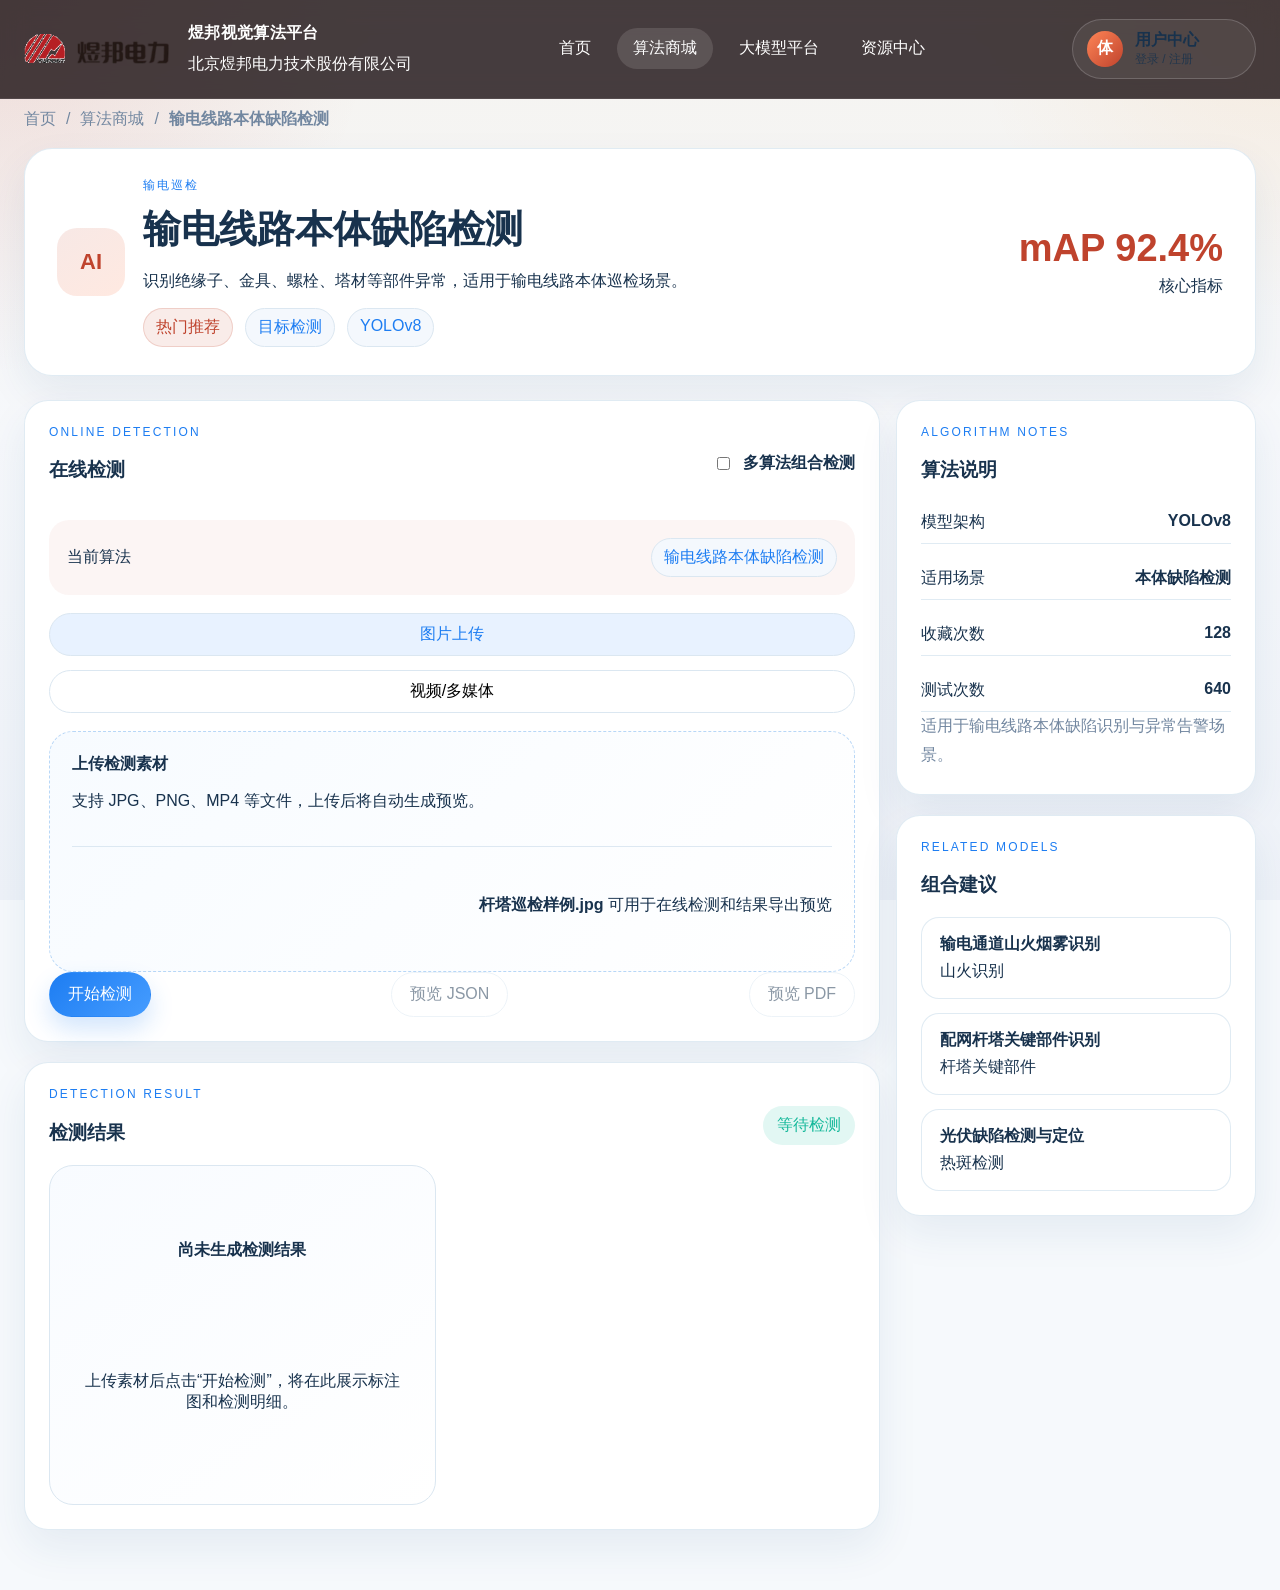
==== Model/algorithm.html @ 6f0c3ce3 "补全平台整体功能内容" ====
<!DOCTYPE html>
<html lang="zh-CN">
<head>
  <meta charset="UTF-8">
  <meta name="viewport" content="width=device-width, initial-scale=1.0">
  <title>算法详情 - 煜邦视觉算法平台</title>
  <link rel="stylesheet" href="./styles.css">
</head>
<body data-page="market">
  <div class="page-bg"></div>
  <header class="site-header site-header-solid"></header>

  <main class="main-shell page-shell">
    <nav class="breadcrumb">
      <a href="./index.html">首页</a>
      <span>/</span>
      <a href="./market.html">算法商城</a>
      <span>/</span>
      <strong id="detailBreadcrumb">算法详情</strong>
    </nav>

    <section class="algorithm-hero" id="algorithmHero"></section>

    <section class="algorithm-layout">
      <div class="detection-panel">
        <div class="section-card">
          <div class="panel-head">
            <div>
              <p class="eyebrow">Online Detection</p>
              <h3>在线检测</h3>
            </div>
            <label class="combo-toggle">
              <input type="checkbox" id="comboToggle">
              <span>多算法组合检测</span>
            </label>
          </div>

          <div class="combo-panel" id="comboPanel"></div>

          <div class="upload-tabs">
            <button class="tab-pill active" type="button">图片上传</button>
            <button class="tab-pill" type="button">视频/多媒体</button>
          </div>

          <label class="upload-zone" for="detectionFile">
            <input id="detectionFile" type="file" accept="image/*,video/*">
            <div class="upload-zone-copy">
              <strong>上传检测素材</strong>
              <p>支持 JPG、PNG、MP4 等文件，上传后将自动生成预览。</p>
            </div>
            <div class="upload-preview" id="uploadPreview"></div>
          </label>

          <div class="action-row">
            <button class="primary-btn" type="button" id="runDetectionBtn">开始检测</button>
            <button class="ghost-btn" type="button" id="previewJsonBtn" disabled>预览 JSON</button>
            <button class="ghost-btn" type="button" id="previewPdfBtn" disabled>预览 PDF</button>
          </div>
        </div>

        <div class="section-card result-section" id="resultSection">
          <div class="panel-head">
            <div>
              <p class="eyebrow">Detection Result</p>
              <h3>检测结果</h3>
            </div>
            <span class="status-chip" id="resultStatus">等待检测</span>
          </div>
          <div class="detection-result-layout">
            <div class="result-preview" id="resultPreview"></div>
            <div class="result-metrics" id="resultMetrics"></div>
          </div>
        </div>
      </div>

      <aside class="algorithm-sidebar" id="algorithmSidebar"></aside>
    </section>
  </main>

  <div class="modal-shell" id="exportModal">
    <div class="modal-mask" data-close-modal="exportModal"></div>
    <div class="modal-card export-card">
      <button class="modal-close" type="button" data-close-modal="exportModal">×</button>
      <div class="modal-head">
        <p class="eyebrow" id="exportTypeLabel">Export Preview</p>
        <h3 id="exportTitle">结果预览</h3>
      </div>
      <div class="export-preview-body" id="exportPreviewBody"></div>
      <div class="modal-actions">
        <button class="ghost-btn" type="button" data-close-modal="exportModal">取消</button>
        <button class="primary-btn" type="button" id="downloadExportBtn">下载文件</button>
      </div>
    </div>
  </div>

  <script src="./platform-data.js"></script>
  <script src="./common.js"></script>
  <script src="./algorithm.js"></script>
</body>
</html>
---- Model/styles.css ----
:root {
  --bg: #f6f9fc;
  --surface: #ffffff;
  --surface-soft: #f2f7fb;
  --text: #18324d;
  --muted: #7287a0;
  --line: #dbe7f1;
  --primary: #1d7df2;
  --primary-soft: #e8f2ff;
  --secondary: #14b89a;
  --shadow: 0 18px 42px rgba(29, 73, 124, 0.08);
  --radius-xl: 28px;
  --radius-lg: 20px;
  --radius-md: 16px;
}

* { box-sizing: border-box; }

body {
  margin: 0;
  color: var(--text);
  font-family: "Segoe UI Variable", "Microsoft YaHei", sans-serif;
  background: var(--bg);
  overflow-x: hidden;
}

button, input, select { font: inherit; }

.page-bg {
  position: fixed;
  inset: 0;
  background:
    radial-gradient(circle at top left, rgba(29, 125, 242, 0.12), transparent 25%),
    radial-gradient(circle at top right, rgba(20, 184, 154, 0.1), transparent 22%),
    linear-gradient(180deg, #ffffff 0%, #f6f9fc 100%);
  z-index: -1;
}

.site-header {
  position: sticky;
  top: 0;
  z-index: 20;
  backdrop-filter: blur(14px);
  background: rgba(255, 255, 255, 0.88);
  border-bottom: 1px solid rgba(219, 231, 241, 0.9);
}

.header-inner,
.section-head,
.hero,
.toolbar-row,
.market-layout,
.history-toolbar,
.report-actions,
.drawer-head,
.drawer-layout {
  display: flex;
  gap: 16px;
}

.header-inner,
.section-head,
.history-toolbar,
.drawer-head {
  align-items: center;
  justify-content: space-between;
}

.header-inner {
  max-width: 1360px;
  margin: 0 auto;
  padding: 18px 24px;
}

.brand {
  display: flex;
  align-items: center;
  gap: 14px;
  color: inherit;
  text-decoration: none;
}

.brand-logo {
  display: flex;
  align-items: center;
  justify-content: center;
  flex: 0 0 auto;
}

.brand-logo img {
  width: 150px;
  height: auto;
  display: block;
}

.brand-copy, .top-nav, .header-actions, .pill-group, .toolbar-group, .history-tabs {
  display: flex;
  flex-wrap: wrap;
  gap: 10px;
}

.brand-copy {
  flex-direction: column;
}

.brand-copy strong,
.hero-slide h1,
.section-head h2,
.banner-card h2,
.detail-panel h3,
.info-card h3,
.drawer-head h3 {
  font-family: "Bahnschrift", "Segoe UI Variable", sans-serif;
  letter-spacing: 0.02em;
}

.brand-copy span,
.hero-slide p,
.stat-card p,
.algo-card p,
.industry-card p,
.info-card p,
.summary-card p,
.status-card p,
.empty-detail p,
.report-box p,
.contact-list,
.detail-body p {
  color: var(--muted);
}

.nav-link, .ghost-btn, .primary-btn, .history-tab, .tab-pill, .status-pill {
  border: 1px solid transparent;
  transition: all 0.22s ease;
}

.nav-link {
  border: 0;
  background: transparent;
  padding: 10px 16px;
  border-radius: 999px;
  cursor: pointer;
  color: var(--text);
}

.nav-link.active, .nav-link:hover, .history-tab.active, .tab-pill.active {
  color: var(--primary);
  background: var(--primary-soft);
}

.ghost-btn, .primary-btn, .history-tab {
  display: inline-flex;
  align-items: center;
  justify-content: center;
  padding: 11px 18px;
  border-radius: 999px;
  cursor: pointer;
}

.ghost-btn {
  background: #fff;
  color: var(--text);
  border-color: var(--line);
}

.primary-btn {
  color: #fff;
  background: linear-gradient(135deg, var(--primary), #459cff);
  box-shadow: 0 12px 24px rgba(29, 125, 242, 0.2);
}

.small { padding: 9px 14px; }
.full { width: 100%; }

.ghost-btn:hover, .primary-btn:hover, .algo-card:hover, .industry-card:hover, .info-card:hover {
  transform: translateY(-2px);
}

.primary-btn:disabled, .ghost-btn:disabled {
  opacity: 0.5;
  cursor: not-allowed;
  transform: none;
  box-shadow: none;
}

.main-shell {
  max-width: none;
  margin: 0;
  padding: 28px 0 60px;
}

.view { display: none; }
.view.active { display: block; animation: fadeIn 0.25s ease; }

.hero-main, .info-card, .stat-card, .algo-card, .industry-card, .banner-card, .market-toolbar, .detail-panel, .summary-card, .table-wrap, .drawer-panel, .test-config, .test-result, .status-card {
  background: var(--surface);
  border: 1px solid var(--line);
  box-shadow: var(--shadow);
}

.hero { align-items: stretch; }

.hero-main {
  position: relative;
  flex: 1;
  min-height: 480px;
  border-radius: var(--radius-xl);
  overflow: hidden;
}

.hero-slides, .hero-slide { height: 100%; }

.hero-slide {
  position: absolute;
  inset: 0;
  display: flex;
  align-items: flex-end;
  padding: 34px;
  opacity: 0;
  pointer-events: none;
  transition: opacity 0.3s ease;
  background: linear-gradient(135deg, #dff1ff 0%, #eef7ff 45%, #dcefff 100%);
}

.hero-slide.active { opacity: 1; pointer-events: auto; }

.hero-image {
  position: absolute;
  inset: 0;
  width: 100%;
  height: 100%;
  object-fit: cover;
  display: block;
}

.hero-copy {
  display: flex;
  flex-direction: column;
  justify-content: flex-end;
  max-width: 620px;
  min-height: 220px;
}

.hero-copy.overlay {
  padding: 24px 26px;
  width: 560px;
  min-width: 560px;
  height: 220px;
  margin-bottom: 34px;
  border-radius: 24px;
  background: rgba(255, 255, 255, 0.66);
  backdrop-filter: blur(10px);
  box-shadow: 0 18px 36px rgba(24, 50, 77, 0.1);
}

.eyebrow {
  margin: 0 0 10px;
  color: var(--primary);
  font-size: 12px;
  letter-spacing: 0.18em;
  text-transform: uppercase;
}

.hero-slide h1 {
  margin: 0 0 12px;
  font-size: 44px;
  line-height: 1.15;
}

.thumb, .preview-box, .algo-cover, .detail-cover {
  position: relative;
  overflow: hidden;
  border-radius: var(--radius-lg);
}

.preview-box, .algo-cover, .detail-cover {
  background:
    linear-gradient(140deg, rgba(29, 125, 242, 0.18), rgba(20, 184, 154, 0.1)),
    linear-gradient(180deg, #dff0ff 0%, #f6fbff 100%);
}

.preview-box::before, .algo-cover::before, .detail-cover::before {
  content: "";
  position: absolute;
  inset: 0;
  background:
    radial-gradient(circle at 28% 28%, rgba(255, 255, 255, 0.8), transparent 18%),
    linear-gradient(125deg, transparent 0%, rgba(255, 255, 255, 0.52) 46%, transparent 100%);
}
.detail-thumbs, .stats-grid, .summary-grid, .industry-grid, .contact-layout, .algo-grid, .result-grid {
  display: grid;
  gap: 16px;
}

.thumb {
  min-height: 84px;
  background: linear-gradient(135deg, rgba(29, 125, 242, 0.14), rgba(20, 184, 154, 0.1)), #f4f9ff;
  border: 1px solid var(--line);
}

.algo-meta, .detail-actions {
  display: flex;
  gap: 12px;
  flex-wrap: wrap;
}

.hero-dots {
  position: absolute;
  left: 34px;
  bottom: 20px;
  display: flex;
  gap: 8px;
}

.hero-dot {
  width: 10px;
  height: 10px;
  border: 0;
  border-radius: 999px;
  background: rgba(29, 125, 242, 0.22);
  cursor: pointer;
}

.hero-dot.active { width: 28px; background: var(--primary); }

.hero-side {
  width: 420px;
  display: grid;
  gap: 16px;
}

.hero-slide::before {
  content: "";
  position: absolute;
  inset: 0;
  background:
    linear-gradient(90deg, rgba(16, 42, 70, 0.68) 0%, rgba(16, 42, 70, 0.32) 42%, rgba(16, 42, 70, 0.14) 100%),
    linear-gradient(180deg, rgba(255, 255, 255, 0.08), transparent 30%);
}

.hero-slide::after {
  content: "";
  position: absolute;
  inset: auto 0 0 0;
  height: 34%;
  background: linear-gradient(180deg, transparent 0%, rgba(16, 42, 70, 0.3) 100%);
}

.hero-copy,
.hero-slide::before,
.hero-slide::after {
  pointer-events: none;
}

.hero-copy {
  position: relative;
  z-index: 1;
}

.info-card, .banner-card, .detail-panel, .summary-card, .test-config, .test-result, .status-card {
  border-radius: var(--radius-xl);
  padding: 22px;
}

.hero-value,
.stat-card {
  position: relative;
  overflow: hidden;
  isolation: isolate;
}

.hero-value::before,
.stat-card::before {
  content: "";
  position: absolute;
  inset: 0;
  background:
    radial-gradient(circle at top right, rgba(29, 125, 242, 0.16), transparent 34%),
    linear-gradient(135deg, rgba(255, 255, 255, 0.62), rgba(240, 248, 255, 0.16));
  z-index: -2;
}

.hero-value::after,
.stat-card::after {
  content: "";
  position: absolute;
  inset: auto -8% -18% auto;
  width: 140px;
  height: 140px;
  border-radius: 36px;
  background:
    linear-gradient(145deg, rgba(29, 125, 242, 0.14), rgba(20, 184, 154, 0.08)),
    repeating-linear-gradient(
      135deg,
      rgba(255, 255, 255, 0.18) 0,
      rgba(255, 255, 255, 0.18) 8px,
      transparent 8px,
      transparent 18px
    );
  transform: rotate(-18deg);
  z-index: -1;
  opacity: 0.9;
}

.hero-value {
  background:
    linear-gradient(145deg, rgba(255, 255, 255, 0.96), rgba(244, 250, 255, 0.92)),
    var(--surface);
}

.hero-value h3,
.stat-card strong {
  position: relative;
}

.hero-value h3::after {
  content: "";
  display: block;
  width: 64px;
  height: 4px;
  margin-top: 12px;
  border-radius: 999px;
  background: linear-gradient(90deg, var(--primary), rgba(20, 184, 154, 0.7));
}

.hero-value h3, .banner-card h2 { margin: 0 0 10px; }

.stats-grid { grid-template-columns: repeat(2, 1fr); }

.stat-card, .summary-card {
  padding: 18px;
  border-radius: var(--radius-lg);
}

.stat-card {
  background:
    linear-gradient(160deg, rgba(255, 255, 255, 0.98), rgba(244, 249, 255, 0.94)),
    var(--surface);
}

.stat-card span {
  position: relative;
  display: inline-flex;
  align-items: center;
  gap: 8px;
}

.stat-card span::before {
  content: "";
  width: 8px;
  height: 8px;
  border-radius: 999px;
  background: linear-gradient(135deg, var(--primary), var(--secondary));
  box-shadow: 0 0 0 6px rgba(29, 125, 242, 0.08);
}

.stat-card strong, .summary-card strong, .result-card strong {
  display: block;
  margin: 8px 0 6px;
  font-size: 30px;
}

.stat-card.accent {
  background:
    linear-gradient(135deg, rgba(232, 247, 255, 0.96), rgba(238, 255, 250, 0.96)),
    var(--surface);
}

.hero-side > * {
  transition: transform 0.24s ease, box-shadow 0.24s ease;
}

.hero-side > *:hover {
  transform: translateY(-3px);
  box-shadow: 0 22px 44px rgba(29, 73, 124, 0.12);
}

.section-block { margin-top: 28px; }
.section-head h2, .detail-panel h3, .info-card h3 { margin: 0; }

.section-block .section-head {
  margin-bottom: 20px;
}

.section-soft {
  padding: 28px;
  border-radius: var(--radius-xl);
  background: linear-gradient(180deg, rgba(255, 255, 255, 0.72), rgba(242, 247, 251, 0.92));
  border: 1px solid rgba(219, 231, 241, 0.8);
}

.capability-grid,
.business-grid {
  display: grid;
  gap: 16px;
}

.capability-grid {
  grid-template-columns: repeat(4, 1fr);
}

.capability-card,
.resource-card,
.business-card,
.news-feature {
  background: var(--surface);
  border: 1px solid var(--line);
  box-shadow: var(--shadow);
}

.capability-card {
  position: relative;
  padding: 22px;
  border-radius: var(--radius-lg);
  overflow: hidden;
}

.capability-card::after {
  content: "";
  position: absolute;
  inset: auto -10% -24% auto;
  width: 120px;
  height: 120px;
  border-radius: 28px;
  background: linear-gradient(145deg, rgba(29, 125, 242, 0.14), rgba(20, 184, 154, 0.08));
  transform: rotate(-18deg);
}

.capability-index {
  display: inline-flex;
  margin-bottom: 14px;
  padding: 8px 12px;
  border-radius: 999px;
  color: var(--primary);
  background: var(--primary-soft);
  font-weight: 600;
}

.capability-card h3,
.news-body h3,
.business-copy h2,
.business-card strong {
  margin: 0 0 10px;
}

.news-layout {
  display: grid;
  grid-template-columns: 1.4fr 0.8fr;
  gap: 18px;
}

.news-feature {
  display: grid;
  grid-template-columns: 320px 1fr;
  border-radius: var(--radius-xl);
  overflow: hidden;
}

.news-image {
  min-height: 240px;
  background:
    linear-gradient(140deg, rgba(29, 125, 242, 0.18), rgba(20, 184, 154, 0.12)),
    linear-gradient(180deg, #dff0ff 0%, #f6fbff 100%);
  position: relative;
}

.news-image::before {
  content: "";
  position: absolute;
  inset: 0;
  background:
    radial-gradient(circle at 30% 28%, rgba(255, 255, 255, 0.84), transparent 16%),
    linear-gradient(125deg, transparent 0%, rgba(255, 255, 255, 0.46) 46%, transparent 100%);
}

.news-body {
  padding: 24px;
}

.news-meta {
  display: inline-block;
  margin-top: 16px;
  color: var(--muted);
}

.news-side {
  display: grid;
  gap: 14px;
}

.resource-card {
  display: flex;
  gap: 14px;
  align-items: flex-start;
  padding: 18px;
  border-radius: var(--radius-lg);
}

.resource-tag {
  display: inline-flex;
  min-width: 38px;
  height: 38px;
  border-radius: 12px;
  align-items: center;
  justify-content: center;
  background: var(--primary-soft);
  color: var(--primary);
  font-weight: 700;
}

.resource-card strong {
  display: block;
  margin-bottom: 6px;
}

.business-strip {
  display: grid;
  grid-template-columns: 1fr 1.25fr;
  gap: 18px;
  align-items: stretch;
}

.business-copy {
  padding: 12px 0;
}

.business-grid {
  grid-template-columns: repeat(2, 1fr);
}

.business-card {
  padding: 20px;
  border-radius: var(--radius-lg);
}

.business-card span {
  display: block;
  margin-bottom: 10px;
  color: var(--primary);
  font-size: 13px;
}

.business-card.action {
  background: linear-gradient(145deg, rgba(232, 242, 255, 0.95), rgba(242, 251, 248, 0.95));
}

/* Home Page Commercial Layout Overrides */

#homeView {
  display: block;
}

.home-hero {
  display: grid;
  grid-template-columns: 1fr 380px;
  gap: 22px;
  align-items: stretch;
  margin-bottom: 0;
}

.home-hero .hero-main {
  min-height: 620px;
  background: transparent;
  border: 0;
  box-shadow: none;
}

.home-hero .hero-copy.overlay {
  margin: 0 0 54px 8px;
  background: rgba(255, 255, 255, 0.22);
}

.home-hero .hero-copy.overlay .eyebrow,
.home-hero .hero-copy.overlay h1,
.home-hero .hero-copy.overlay p {
  color: #fff;
}

.home-hero .hero-copy.overlay p {
  text-shadow: 0 8px 24px rgba(8, 24, 42, 0.28);
}

.hero-float-panel {
  align-self: end;
  margin-bottom: 28px;
  padding: 26px;
  border-radius: 30px;
  background: rgba(255, 255, 255, 0.74);
  border: 1px solid rgba(255, 255, 255, 0.72);
  backdrop-filter: blur(18px);
  box-shadow: 0 24px 50px rgba(29, 73, 124, 0.12);
}

.hero-panel-copy h3 {
  margin: 0 0 10px;
  font-family: "Bahnschrift", "Segoe UI Variable", sans-serif;
  font-size: 28px;
}

.hero-panel-copy p {
  color: var(--muted);
  line-height: 1.8;
}

.hero-panel-grid {
  display: grid;
  grid-template-columns: repeat(2, 1fr);
  gap: 14px;
  margin-top: 20px;
}

.hero-panel-item {
  padding: 18px 16px;
  border-radius: 18px;
  background: rgba(255, 255, 255, 0.68);
  border: 1px solid rgba(219, 231, 241, 0.86);
}

.hero-panel-item span {
  display: block;
  margin-bottom: 8px;
  color: var(--primary);
  font-size: 13px;
}

.hero-panel-item strong {
  display: block;
  font-size: 24px;
}

.home-band {
  position: relative;
  padding: 68px 0;
}

.home-band::before {
  content: "";
  position: absolute;
  inset: 0;
  z-index: -1;
}

.capability-band::before {
  background: linear-gradient(180deg, rgba(248, 251, 255, 0.94), rgba(243, 247, 251, 0.98));
}

.algorithm-band::before {
  background: linear-gradient(180deg, rgba(255, 255, 255, 0.98), rgba(249, 251, 254, 0.98));
}

.solution-band::before {
  background:
    linear-gradient(180deg, rgba(242, 248, 255, 0.94), rgba(250, 252, 255, 0.99)),
    radial-gradient(circle at top left, rgba(29, 125, 242, 0.08), transparent 26%);
}

.resource-band::before {
  background: linear-gradient(180deg, rgba(255, 255, 255, 0.99), rgba(246, 250, 253, 0.99));
}

.business-band::before {
  background: linear-gradient(180deg, rgba(244, 249, 255, 0.98), rgba(238, 245, 250, 0.99));
}

.home-band .section-head {
  margin-bottom: 24px;
}

.capability-card,
.resource-card,
.business-card,
.news-feature {
  box-shadow: none;
}

.capability-card {
  background: rgba(255, 255, 255, 0.46);
  border: 1px solid rgba(219, 231, 241, 0.5);
  backdrop-filter: blur(10px);
}

.home-algo-grid .algo-card,
.home-industry-grid .industry-card {
  background: transparent;
  border: 0;
  box-shadow: none;
  border-radius: 0;
  padding: 0;
}

.home-algo-grid .algo-card {
  padding-bottom: 8px;
}

.home-algo-grid .algo-cover {
  border-radius: 20px;
}

.home-algo-grid .algo-card h3,
.home-industry-grid .industry-card h3 {
  margin: 12px 0 8px;
}

.solution-layout {
  display: grid;
  grid-template-columns: 320px 1fr;
  gap: 26px;
  align-items: start;
}

.solution-copy {
  padding-top: 8px;
}

.solution-copy p {
  margin: 0 0 18px;
  color: var(--muted);
  line-height: 1.8;
}

.home-industry-grid {
  gap: 28px 22px;
}

.home-industry-grid .industry-card::before {
  content: "";
  display: block;
  width: 100%;
  height: 180px;
  margin-bottom: 14px;
  border-radius: 20px;
  background:
    linear-gradient(140deg, rgba(29, 125, 242, 0.16), rgba(20, 184, 154, 0.1)),
    linear-gradient(180deg, #dff0ff 0%, #f6fbff 100%);
}

.home-industry-grid .industry-card .ghost-btn {
  margin-top: 12px;
}

.news-feature {
  background: rgba(255, 255, 255, 0.72);
  border: 1px solid rgba(219, 231, 241, 0.74);
}

.resource-card {
  background: rgba(255, 255, 255, 0.76);
  border: 1px solid rgba(219, 231, 241, 0.72);
}

.business-strip {
  display: grid;
  grid-template-columns: 1fr 1.25fr;
  gap: 18px;
  align-items: stretch;
}

.business-copy {
  padding: 18px 0;
}

.business-copy p {
  color: var(--muted);
  line-height: 1.8;
}

.business-card {
  background: rgba(255, 255, 255, 0.76);
  border: 1px solid rgba(219, 231, 241, 0.7);
}

.business-card.action {
  background: linear-gradient(145deg, rgba(232, 242, 255, 0.92), rgba(242, 251, 248, 0.92));
}

.algo-grid { grid-template-columns: repeat(auto-fit, minmax(250px, 1fr)); }

.algo-card, .industry-card {
  padding: 16px;
  border-radius: var(--radius-lg);
  cursor: pointer;
}

.algo-cover, .detail-cover {
  min-height: 156px;
  margin-bottom: 14px;
}

.algo-cover,
.detail-cover {
  background-color: transparent;
  background-repeat: no-repeat;
}

.algo-cover::before,
.detail-cover::before {
  content: none;
}

.algo-card.active {
  border-color: #b9d8ff;
  box-shadow: 0 18px 38px rgba(29, 125, 242, 0.12);
}

.status-pill {
  padding: 8px 12px;
  border-radius: 999px;
  background: #f4f8fd;
  color: var(--primary);
  border-color: var(--line);
}

.industry-grid { grid-template-columns: repeat(auto-fit, minmax(260px, 1fr)); }

.market-toolbar {
  padding: 18px;
  border-radius: var(--radius-xl);
  margin: 18px 0;
}

.toolbar-row {
  margin-top: 14px;
  align-items: center;
  justify-content: space-between;
}

.search-group input, .history-filters select, .test-config select {
  min-width: 220px;
  padding: 12px 14px;
  border: 1px solid var(--line);
  border-radius: 14px;
  background: #fff;
  color: var(--text);
}

.tab-pill {
  padding: 10px 16px;
  border-radius: 999px;
  background: #fff;
  border-color: var(--line);
  cursor: pointer;
}

.market-layout { align-items: flex-start; }
.market-grid { flex: 1; }

.detail-panel {
  width: 390px;
  position: sticky;
  top: 94px;
}

.detail-thumbs {
  grid-template-columns: repeat(3, 1fr);
  gap: 10px;
  margin-bottom: 14px;
}

.detail-thumbs .thumb { min-height: 70px; }

.detail-specs {
  display: grid;
  grid-template-columns: repeat(2, 1fr);
  gap: 10px;
  margin: 12px 0;
}

.spec-card {
  padding: 14px;
  border-radius: 14px;
  background: var(--surface-soft);
  border: 1px solid var(--line);
}

.contact-layout {
  margin-top: 18px;
  grid-template-columns: repeat(3, 1fr);
}

.contact-card { min-height: 280px; }

.contact-list {
  padding-left: 18px;
  line-height: 1.9;
}

.summary-grid {
  grid-template-columns: repeat(3, 1fr);
  margin: 18px 0;
}

.history-toolbar { margin-bottom: 18px; }
.history-filters { display: flex; gap: 10px; }

.table-wrap {
  border-radius: var(--radius-xl);
  overflow: hidden;
}

.history-table {
  width: 100%;
  border-collapse: collapse;
}

.history-table th, .history-table td {
  padding: 16px;
  border-bottom: 1px solid var(--line);
  background: #fff;
  text-align: left;
}

.drawer {
  position: fixed;
  inset: 0;
  display: none;
  z-index: 40;
}

.drawer.open { display: block; }

.drawer-mask {
  position: absolute;
  inset: 0;
  background: rgba(14, 34, 58, 0.24);
  backdrop-filter: blur(4px);
}

.drawer-panel {
  position: absolute;
  right: 0;
  top: 0;
  width: min(860px, 100%);
  height: 100%;
  padding: 22px;
  background: #f8fbfe;
}

.icon-btn {
  width: 40px;
  height: 40px;
  border-radius: 999px;
  border: 1px solid var(--line);
  background: #fff;
  cursor: pointer;
}

.drawer-layout { align-items: stretch; }
.test-config { width: 320px; }

.upload-box, .compare-box, .report-box, .result-card {
  border-radius: var(--radius-lg);
}

.upload-box {
  margin-top: 10px;
  padding: 22px;
  border: 1px dashed #b8d7f7;
  background: linear-gradient(135deg, #f1f8ff, #f8fcff);
  cursor: pointer;
}

.thumbs {
  display: flex;
  gap: 10px;
  margin: 16px 0;
}

.thumbs .thumb { width: 76px; }

.test-config label {
  display: block;
  margin-bottom: 14px;
}

.test-config span {
  display: block;
  margin-bottom: 8px;
}

.compare-box, .report-box {
  padding: 16px;
  background: #fff;
  border: 1px solid var(--line);
  margin-top: 16px;
}

.test-result { flex: 1; }
.preview-box { min-height: 290px; }

.preview-label {
  position: absolute;
  left: 16px;
  bottom: 16px;
  padding: 8px 12px;
  border-radius: 999px;
  background: rgba(255, 255, 255, 0.88);
}

.frame {
  position: absolute;
  border: 2px solid #ffc857;
  border-radius: 12px;
  animation: pulse 2.2s infinite;
}

.frame-a { left: 12%; top: 18%; width: 28%; height: 34%; }
.frame-b { left: 52%; top: 24%; width: 20%; height: 24%; animation-delay: 0.35s; }
.frame-c { left: 58%; top: 58%; width: 18%; height: 16%; animation-delay: 0.7s; }

.result-grid {
  grid-template-columns: repeat(3, 1fr);
  margin: 16px 0;
}

.result-card {
  padding: 16px;
  background: #fff;
  border: 1px solid var(--line);
}

.status-ok { color: var(--secondary); background: #e9fbf6; }
.status-pending { color: #c98213; background: #fff6e8; }
.status-waiting { color: var(--primary); background: #edf5ff; }

@keyframes fadeIn {
  from { opacity: 0; transform: translateY(8px); }
  to { opacity: 1; transform: translateY(0); }
}

@keyframes pulse {
  0%, 100% { transform: scale(1); opacity: 0.86; }
  50% { transform: scale(1.02); opacity: 1; }
}

@media (max-width: 1200px) {
  .hero, .market-layout, .drawer-layout, .contact-layout {
    flex-direction: column;
    display: flex;
  }

  .hero-side, .detail-panel, .test-config {
    width: 100%;
    position: static;
  }

  .hero-slide {
    align-items: flex-end;
  }

  .home-hero,
  .solution-layout,
  .news-layout,
  .business-strip,
  .news-feature {
    grid-template-columns: 1fr;
  }

  .hero-float-panel {
    margin-bottom: 0;
  }

  .capability-grid,
  .business-grid {
    grid-template-columns: repeat(2, 1fr);
  }

  .news-layout,
  .business-strip,
  .news-feature {
    grid-template-columns: 1fr;
  }
}

@media (max-width: 760px) {
  .header-inner, .section-head, .toolbar-row, .history-toolbar, .drawer-head, .report-actions {
    flex-direction: column;
    align-items: stretch;
  }

  .top-nav, .header-actions, .history-tabs, .history-filters, .toolbar-group {
    width: 100%;
  }

  .main-shell {
    padding: 18px 16px 50px;
  }

  .hero-slide {
    padding: 22px;
  }

  .hero-slide h1 {
    font-size: 30px;
  }

  .hero-copy.overlay {
    width: 100%;
    min-width: 0;
    height: auto;
    min-height: 220px;
    margin-bottom: 34px;
  }

  .stats-grid, .summary-grid, .contact-layout, .result-grid, .detail-specs, .algo-grid, .industry-grid, .capability-grid, .business-grid, .hero-panel-grid {
    grid-template-columns: 1fr;
  }

  .home-band {
    padding: 48px 0;
  }
}

/* Homepage Redesign */

.page-bg {
  background:
    radial-gradient(circle at top left, rgba(191, 44, 36, 0.12), transparent 24%),
    radial-gradient(circle at top right, rgba(255, 123, 0, 0.08), transparent 20%),
    linear-gradient(180deg, #f5f3ef 0%, #f6f8fb 48%, #eef2f8 100%);
}

.site-header {
  background: rgba(33, 20, 20, 0.72);
  border-bottom: 1px solid rgba(255, 255, 255, 0.08);
}

.site-header .brand,
.site-header .nav-link,
.site-header .ghost-btn,
.site-header .brand-copy span,
.site-header .brand-copy strong {
  color: #fff;
}

.site-header .nav-link.active,
.site-header .nav-link:hover {
  color: #fff;
  background: rgba(255, 255, 255, 0.12);
}

.site-header .ghost-btn {
  background: transparent;
  border-color: rgba(255, 255, 255, 0.18);
}

#homeView {
  width: 100%;
  margin-top: -28px;
  margin-bottom: -60px;
}

#marketView,
#contactView,
#userView {
  max-width: 1360px;
  margin: 0 auto;
  padding: 0 24px;
}

.home-section {
  position: relative;
  width: 100%;
}

.section-inner {
  width: min(1360px, calc(100% - 64px));
  margin: 0 auto;
}

.home-hero {
  min-height: calc(100vh - 74px);
  padding: 42px 0 64px;
  background:
    radial-gradient(circle at 70% 18%, rgba(255, 104, 64, 0.22), transparent 24%),
    radial-gradient(circle at 20% 25%, rgba(180, 32, 32, 0.22), transparent 20%),
    linear-gradient(180deg, #291313 0%, #1f1012 58%, #24171a 100%);
}

.home-hero .section-inner {
  width: 100%;
  margin: 0;
  padding-left: clamp(24px, 4vw, 56px);
  padding-right: clamp(24px, 3vw, 40px);
}

.hero-shell {
  display: flex;
  gap: clamp(20px, 2.6vw, 38px);
  align-items: center;
  min-height: calc(100vh - 180px);
}

.hero-copy-block {
  flex: 0 0 clamp(320px, 33vw, 500px);
  color: #fff;
  align-self: center;
  padding-top: 0;
}

.hero-copy-block .eyebrow {
  color: rgba(255, 213, 199, 0.88);
}

.hero-copy-block h1 {
  margin: 0;
  font-family: "Bahnschrift", "Microsoft YaHei", sans-serif;
  font-size: clamp(42px, 4.2vw, 64px);
  line-height: 1.08;
  letter-spacing: 0.01em;
}

.hero-lead {
  max-width: 520px;
  margin: 18px 0 0;
  color: rgba(255, 240, 235, 0.78);
  font-size: 16px;
  line-height: 1.85;
}

.hero-action-row {
  display: flex;
  gap: 14px;
  align-items: center;
  margin-top: 30px;
}

.hero-visual {
  position: relative;
  flex: 0 0 calc(100vw - clamp(24px, 4vw, 56px) - clamp(24px, 3vw, 40px) - clamp(320px, 33vw, 500px) - clamp(20px, 2.6vw, 38px));
  min-width: 0;
  max-width: 100%;
  margin-left: -8px;
}

.home-hero .hero-main {
  min-height: 680px;
  width: 100%;
  max-width: none;
  border: 0;
  border-radius: 34px;
  overflow: hidden;
  box-shadow: 0 28px 80px rgba(0, 0, 0, 0.34);
}

.hero-slides,
.hero-slide {
  height: 100%;
}

.home-hero .hero-slide {
  padding: 0;
}

.home-hero .hero-slide::before {
  background:
    linear-gradient(90deg, rgba(16, 10, 12, 0.04) 0%, rgba(16, 10, 12, 0.24) 42%, rgba(16, 10, 12, 0.52) 100%),
    linear-gradient(180deg, rgba(255, 255, 255, 0.08), transparent 30%);
}

.home-hero .hero-slide::after {
  height: 36%;
  background: linear-gradient(180deg, transparent 0%, rgba(18, 10, 12, 0.72) 100%);
}

.hero-slide-caption {
  position: absolute;
  left: 28px;
  right: 28px;
  bottom: 84px;
  z-index: 2;
  max-width: 420px;
  padding: 20px 22px;
  border-radius: 24px;
  background: linear-gradient(180deg, rgba(18, 12, 16, 0.36), rgba(18, 12, 16, 0.62));
  backdrop-filter: blur(10px);
}

.hero-slide-caption .eyebrow,
.hero-slide-caption h2,
.hero-slide-caption p {
  color: #fff;
}

.hero-slide-caption .eyebrow {
  margin-bottom: 8px;
}

.hero-slide-caption h2 {
  margin: 0 0 10px;
  font-size: 28px;
  line-height: 1.2;
}

.hero-slide-caption p {
  margin: 0;
  color: rgba(255, 241, 236, 0.82);
  line-height: 1.75;
}

.capability-band {
  padding: 96px 0 84px;
  background: linear-gradient(180deg, #f4f1ec 0%, #f7f7f4 100%);
}

.algorithm-band {
  padding: 92px 0;
  background: linear-gradient(180deg, #faf8f4 0%, #ffffff 100%);
}

.solution-band {
  padding: 92px 0;
  background:
    radial-gradient(circle at top left, rgba(255, 121, 78, 0.08), transparent 24%),
    linear-gradient(180deg, #fffdf9 0%, #f8f4ef 100%);
}

.resource-band {
  padding: 88px 0;
  background: linear-gradient(180deg, #f8f4ef 0%, #f2f4f7 100%);
}

.business-band {
  padding: 92px 0 0;
  background:
    radial-gradient(circle at top right, rgba(193, 59, 42, 0.2), transparent 26%),
    linear-gradient(180deg, #1e2430 0%, #10151f 100%);
}

.home-head {
  margin-bottom: 34px;
}

.split-head {
  align-items: end;
}

.split-head .section-intro {
  max-width: 520px;
  margin: 0;
  color: #6c7078;
  line-height: 1.9;
}

.capability-grid {
  grid-template-columns: repeat(3, 1fr);
  gap: 36px;
}

.capability-lite {
  padding: 0 24px 0 0;
  background: transparent;
  border: 0;
  box-shadow: none;
}

.capability-lite:not(:last-child) {
  border-right: 1px solid rgba(24, 50, 77, 0.08);
}

.capability-lite .capability-index {
  margin-bottom: 18px;
  padding: 0;
  border-radius: 0;
  background: transparent;
  color: #bf432d;
  font-size: 26px;
}

.capability-lite h3 {
  margin: 0 0 12px;
  font-size: 26px;
}

.capability-lite p {
  margin: 0;
  color: #707888;
  line-height: 1.9;
}

.home-algo-grid {
  grid-template-columns: repeat(4, 1fr);
  gap: 24px;
}

.home-featured-card {
  padding: 0;
  background: transparent;
  border: 0;
  box-shadow: none;
}

.home-featured-card .algo-cover {
  min-height: 260px;
  margin-bottom: 18px;
  border-radius: 24px;
  background-size: cover;
  background-position: center;
}

.home-featured-card h3 {
  margin: 12px 0 10px;
  font-size: 24px;
}

.home-featured-card p {
  line-height: 1.8;
}

.algo-business-copy {
  min-height: 58px;
  color: #6f7683;
}

.algo-business-meta {
  margin-top: 12px;
}

.status-pill-neutral {
  background: #f3f5f8;
  color: #4d596a;
  border-color: rgba(24, 50, 77, 0.08);
}

.status-pill-accent {
  background: rgba(191, 67, 45, 0.1);
  color: #bf432d;
  border-color: rgba(191, 67, 45, 0.18);
}

.home-featured-card .ghost-btn {
  margin-top: 16px;
}

.home-industry-pills {
  margin-bottom: 24px;
}

.home-industry-grid {
  grid-template-columns: repeat(3, 1fr);
  gap: 20px 28px;
}

.industry-tile {
  padding: 28px 0;
  background: transparent;
  border: 0;
  border-bottom: 1px solid rgba(24, 50, 77, 0.08);
  border-radius: 0;
  box-shadow: none;
}

.industry-icon {
  display: inline-flex;
  align-items: center;
  justify-content: center;
  width: 52px;
  height: 52px;
  margin-bottom: 18px;
  border-radius: 16px;
  background: linear-gradient(145deg, rgba(191, 67, 45, 0.12), rgba(255, 143, 77, 0.08));
  color: #bf432d;
  font-weight: 700;
}

.industry-tile h3 {
  margin: 6px 0 10px;
  font-size: 24px;
}

.industry-tile p {
  line-height: 1.85;
}

.proof-layout {
  display: grid;
  grid-template-columns: 0.9fr 1fr 0.9fr;
  gap: 28px;
  align-items: start;
}

.proof-copy h2 {
  margin: 0 0 14px;
  font-size: 42px;
  line-height: 1.12;
}

.proof-copy p:last-child {
  color: #68707d;
  line-height: 1.9;
}

.support-feature,
.support-card {
  background: transparent;
  border: 0;
  box-shadow: none;
}

.support-feature {
  min-height: 100%;
  border-left: 1px solid rgba(24, 50, 77, 0.08);
  padding-left: 28px;
}

.support-feature .news-body {
  padding: 0;
}

.support-card {
  padding: 0 0 18px;
  border-bottom: 1px solid rgba(24, 50, 77, 0.08);
  border-radius: 0;
}

.support-card .resource-tag {
  background: rgba(191, 67, 45, 0.08);
  color: #bf432d;
}

.business-strip {
  grid-template-columns: 0.95fr 1.05fr;
  gap: 44px;
}

.business-copy,
.business-copy p,
.business-copy h2 {
  color: #fff;
}

.business-copy p {
  max-width: 560px;
  color: rgba(255, 241, 236, 0.76);
  line-height: 1.9;
}

.business-copy h2 {
  margin: 0 0 16px;
  font-size: 46px;
  line-height: 1.1;
}

.business-actions {
  display: flex;
  gap: 12px;
  margin-top: 28px;
}

.business-grid {
  gap: 18px;
}

.business-band .business-card {
  background: rgba(255, 255, 255, 0.04);
  border: 1px solid rgba(255, 255, 255, 0.08);
  box-shadow: none;
}

.business-band .business-card p,
.business-band .business-card strong {
  color: #fff;
}

.business-band .business-card p {
  color: rgba(255, 241, 236, 0.72);
}

.business-band .business-card span {
  color: #ffab8e;
}

.business-band .business-card.action {
  background: linear-gradient(145deg, rgba(255, 110, 68, 0.18), rgba(255, 255, 255, 0.06));
}

.algo-cover,
.detail-cover {
  background-size: cover;
  background-position: center;
}

@media (max-width: 1200px) {
  .hero-shell,
  .proof-layout,
  .business-strip {
    grid-template-columns: 1fr;
  }

  .hero-shell {
    display: grid;
    min-height: auto;
  }

  .home-hero .section-inner {
    width: min(1360px, calc(100% - 48px));
    margin: 0 auto;
    padding-left: 0;
  }

  .home-algo-grid,
  .home-industry-grid,
  .capability-grid {
    grid-template-columns: repeat(2, 1fr);
  }

  .support-feature {
    border-left: 0;
    padding-left: 0;
  }
}

@media (max-width: 760px) {
  #marketView,
  #contactView,
  #userView {
    padding: 0 16px;
  }

  .section-inner {
    width: min(100%, calc(100% - 32px));
  }

  .home-hero {
    min-height: auto;
    padding-top: 52px;
  }

  .hero-shell,
  .home-algo-grid,
  .home-industry-grid,
  .capability-grid,
  .proof-layout {
    grid-template-columns: 1fr;
  }

  .hero-copy-block h1,
  .business-copy h2,
  .proof-copy h2 {
    font-size: 34px;
  }

  .business-actions {
    flex-direction: column;
    align-items: stretch;
  }

  .hero-action-row {
    flex-direction: column;
    align-items: stretch;
  }

  .home-hero .hero-main {
    min-height: 420px;
    border-radius: 28px;
  }

  .hero-visual {
    flex: 1 1 auto;
    width: 100%;
  }

  .hero-slide-caption {
    left: 18px;
    right: 18px;
    bottom: 64px;
    max-width: none;
    padding: 16px 18px;
  }

  .hero-slide-caption h2 {
    font-size: 22px;
  }

  .capability-lite {
    padding-right: 0;
    padding-bottom: 24px;
    border-right: 0;
    border-bottom: 1px solid rgba(24, 50, 77, 0.08);
  }
}

/* Multi-page refresh */

.top-nav .nav-link,
.header-actions a,
.hero-action-row a,
.business-actions a,
.home-featured-card a,
.business-card a {
  text-decoration: none;
}

.page-shell {
  max-width: 1360px;
  margin: 0 auto;
  padding: 0 24px 60px;
}

.site-header-solid {
  background: rgba(31, 20, 22, 0.82);
  border-bottom: 1px solid rgba(255, 255, 255, 0.08);
}

.site-header-solid .brand,
.site-header-solid .nav-link,
.site-header-solid .brand-copy span,
.site-header-solid .brand-copy strong,
.site-header-solid .ghost-btn {
  color: #fff;
}

.site-header-solid .nav-link.active,
.site-header-solid .nav-link:hover {
  color: #fff;
  background: rgba(255, 255, 255, 0.12);
}

.site-header-solid .ghost-btn {
  background: transparent;
  border-color: rgba(255, 255, 255, 0.16);
}

.home-band-contrast-a {
  background:
    radial-gradient(circle at top right, rgba(193, 59, 42, 0.08), transparent 24%),
    linear-gradient(180deg, #fff8f5 0%, #fffdfb 100%);
}

.home-band-contrast-b {
  background:
    radial-gradient(circle at top left, rgba(29, 125, 242, 0.08), transparent 24%),
    linear-gradient(180deg, #f4f7fb 0%, #eef3f9 100%);
}

.page-hero {
  display: grid;
  grid-template-columns: minmax(0, 1fr) 320px;
  gap: 24px;
  margin-top: 22px;
  padding: 38px 40px;
  border-radius: 32px;
  background: linear-gradient(145deg, rgba(42, 19, 23, 0.94), rgba(63, 34, 31, 0.9));
  color: #fff;
  box-shadow: 0 22px 52px rgba(12, 16, 24, 0.14);
}

.page-hero-copy h1 {
  margin: 0 0 12px;
  font-size: 46px;
  line-height: 1.08;
}

.page-hero-copy p:last-child,
.page-hero-aside p {
  color: rgba(255, 241, 236, 0.74);
  line-height: 1.85;
}

.page-hero-aside {
  padding: 24px;
  border-radius: 24px;
  background: rgba(255, 255, 255, 0.06);
  border: 1px solid rgba(255, 255, 255, 0.08);
}

.llm-layout {
  display: grid;
  grid-template-columns: 1.2fr 0.8fr;
  gap: 24px;
  margin-top: 28px;
}

.llm-grid {
  display: grid;
  grid-template-columns: repeat(2, 1fr);
  gap: 20px;
}

.llm-card,
.resource-panel,
.scenario-row {
  background: #fff;
  border: 1px solid rgba(219, 231, 241, 0.82);
  box-shadow: var(--shadow);
}

.llm-card {
  padding: 24px;
  border-radius: 24px;
}

.llm-card.active {
  background: linear-gradient(180deg, rgba(255, 246, 242, 0.94), rgba(255, 255, 255, 0.98));
  border-color: rgba(193, 59, 42, 0.22);
}

.llm-index,
.resource-panel-index {
  display: inline-flex;
  margin-bottom: 14px;
  color: #bf432d;
  font-weight: 700;
}

.llm-scenarios {
  padding: 28px;
  border-radius: 28px;
  background: linear-gradient(180deg, #fff 0%, #f7f9fc 100%);
  border: 1px solid rgba(219, 231, 241, 0.82);
  box-shadow: var(--shadow);
}

.scenario-row {
  padding: 18px;
  border-radius: 20px;
}

.scenario-row + .scenario-row {
  margin-top: 14px;
}

.scenario-row p {
  margin: 8px 0 0;
}

.resource-toolbar {
  display: flex;
  gap: 12px;
  flex-wrap: wrap;
  margin: 28px 0 18px;
}

.resource-grid {
  display: grid;
  gap: 16px;
}

.resource-panel {
  display: grid;
  grid-template-columns: 80px 1fr auto;
  gap: 18px;
  align-items: center;
  padding: 22px;
  border-radius: 24px;
}

.resource-panel h3 {
  margin: 0 0 8px;
}

@media (max-width: 1200px) {
  .page-hero,
  .llm-layout {
    grid-template-columns: 1fr;
  }

  .llm-grid {
    grid-template-columns: 1fr;
  }
}

@media (max-width: 760px) {
  .page-shell {
    padding: 0 16px 48px;
  }

  .page-hero {
    padding: 26px 22px;
  }

  .page-hero-copy h1 {
    font-size: 34px;
  }

  .resource-panel {
    grid-template-columns: 1fr;
  }
}

.header-user-area {
  justify-content: flex-end;
}

.user-menu {
  position: relative;
}

.user-menu-trigger {
  display: flex;
  align-items: center;
  gap: 12px;
  min-width: 184px;
  padding: 10px 14px;
  border: 1px solid rgba(255, 255, 255, 0.18);
  border-radius: 999px;
  background: rgba(255, 255, 255, 0.06);
  color: inherit;
  cursor: pointer;
}

.user-avatar,
.user-summary-avatar {
  display: inline-flex;
  align-items: center;
  justify-content: center;
  border-radius: 999px;
  background: linear-gradient(135deg, #ff8556, #bf432d);
  color: #fff;
  font-weight: 700;
}

.user-avatar {
  width: 36px;
  height: 36px;
  flex: 0 0 auto;
}

.user-trigger-copy {
  display: flex;
  flex-direction: column;
  align-items: flex-start;
  text-align: left;
}

.user-trigger-copy strong,
.user-trigger-copy span {
  color: inherit;
}

.user-trigger-copy span {
  font-size: 12px;
  opacity: 0.78;
}

.user-menu-panel {
  position: absolute;
  top: calc(100% + 12px);
  right: 0;
  display: none;
  min-width: 200px;
  padding: 10px;
  border-radius: 18px;
  background: #fff;
  border: 1px solid rgba(219, 231, 241, 0.92);
  box-shadow: var(--shadow);
}

.user-menu-panel.open {
  display: grid;
}

.user-menu-link {
  padding: 12px 14px;
  border: 0;
  border-radius: 12px;
  background: transparent;
  color: var(--text);
  text-align: left;
  text-decoration: none;
  cursor: pointer;
}

.user-menu-link:hover {
  background: var(--primary-soft);
  color: var(--primary);
}

.modal-shell {
  position: fixed;
  inset: 0;
  display: none;
  align-items: center;
  justify-content: center;
  z-index: 60;
}

.modal-shell.open {
  display: flex;
}

.modal-mask {
  position: absolute;
  inset: 0;
  background: rgba(16, 22, 30, 0.52);
  backdrop-filter: blur(4px);
}

.modal-card {
  position: relative;
  z-index: 1;
  width: min(720px, calc(100% - 32px));
  max-height: calc(100vh - 48px);
  overflow: auto;
  padding: 28px;
  border-radius: 28px;
  background: #fff;
  box-shadow: 0 28px 68px rgba(17, 31, 48, 0.22);
}

.modal-close {
  position: absolute;
  top: 18px;
  right: 18px;
  width: 40px;
  height: 40px;
  border: 0;
  border-radius: 999px;
  background: #f2f5f8;
  color: var(--text);
  cursor: pointer;
}

.modal-head h3 {
  margin: 0 0 10px;
}

.auth-form,
.recommend-form {
  display: grid;
  gap: 14px;
  margin-top: 20px;
}

.auth-form label,
.recommend-form label {
  display: grid;
  gap: 8px;
}

.auth-form input,
.recommend-form textarea,
.combo-actions select {
  width: 100%;
  padding: 13px 14px;
  border: 1px solid var(--line);
  border-radius: 16px;
  background: #fff;
  color: var(--text);
}

.recommend-form textarea {
  min-height: 132px;
  resize: vertical;
}

.recommend-result,
.recommend-grid {
  display: grid;
  gap: 14px;
}

.recommend-result {
  margin-top: 22px;
}

.recommend-keywords {
  display: grid;
  gap: 10px;
}

.recommend-item {
  display: grid;
  gap: 10px;
  padding: 18px;
  border-radius: 20px;
  text-decoration: none;
  color: var(--text);
  background: linear-gradient(180deg, #fff8f5, #fff);
  border: 1px solid rgba(191, 67, 45, 0.12);
}

.breadcrumb {
  display: flex;
  gap: 10px;
  align-items: center;
  margin-top: 10px;
  color: var(--muted);
}

.breadcrumb a {
  color: inherit;
  text-decoration: none;
}

.algorithm-hero,
.algorithm-layout,
.detection-result-layout,
.user-center-shell,
.user-center-header,
.user-summary-card,
.user-summary-meta,
.info-list,
.api-key-item,
.upload-preview,
.panel-head,
.action-row,
.combo-summary,
.combo-actions,
.metrics-grid,
.pdf-preview-grid,
.pdf-preview-item,
.info-row {
  display: flex;
  gap: 16px;
}

.algorithm-hero,
.section-card,
.user-center-nav,
.user-center-main {
  background: #fff;
  border: 1px solid rgba(219, 231, 241, 0.84);
  box-shadow: var(--shadow);
}

.algorithm-hero {
  align-items: center;
  justify-content: space-between;
  margin-top: 18px;
  padding: 28px 32px;
  border-radius: 28px;
}

.algorithm-hero-main {
  display: flex;
  gap: 18px;
  align-items: center;
}

.algorithm-icon {
  display: inline-flex;
  align-items: center;
  justify-content: center;
  width: 68px;
  height: 68px;
  border-radius: 20px;
  background: linear-gradient(145deg, rgba(191, 67, 45, 0.12), rgba(255, 132, 86, 0.18));
  color: #bf432d;
  font-weight: 700;
  font-size: 22px;
}

.algorithm-hero-copy h1 {
  margin: 0 0 10px;
  font-size: 38px;
}

.algorithm-hero-score {
  display: grid;
  gap: 6px;
  justify-items: end;
}

.algorithm-hero-score strong {
  font-size: 38px;
  color: #bf432d;
}

.algorithm-layout {
  align-items: flex-start;
  margin-top: 24px;
}

.detection-panel {
  flex: 1;
  display: grid;
  gap: 20px;
}

.algorithm-sidebar {
  width: 360px;
  display: grid;
  gap: 20px;
}

.section-card {
  padding: 24px;
  border-radius: 24px;
}

.panel-head {
  align-items: center;
  justify-content: space-between;
}

.combo-toggle {
  display: inline-flex;
  gap: 10px;
  align-items: center;
  font-weight: 600;
}

.combo-panel,
.upload-tabs,
.result-detail-list,
.sidebar-spec-list,
.related-list,
.settings-list {
  display: grid;
  gap: 14px;
}

.combo-panel {
  margin: 18px 0;
  padding: 18px;
  border-radius: 20px;
  background: rgba(191, 67, 45, 0.05);
}

.combo-summary,
.combo-actions,
.upload-preview,
.action-row,
.metrics-grid,
.user-center-header,
.user-summary-meta,
.api-key-item,
.info-row {
  justify-content: space-between;
  align-items: center;
}

.combo-tags {
  display: flex;
  gap: 10px;
  flex-wrap: wrap;
}

.combo-tag {
  display: inline-flex;
  gap: 8px;
  align-items: center;
  padding: 8px 12px;
  border-radius: 999px;
  background: #fff;
  border: 1px solid rgba(191, 67, 45, 0.12);
}

.combo-tag button {
  width: 18px;
  height: 18px;
  border: 0;
  border-radius: 999px;
  background: rgba(191, 67, 45, 0.12);
  color: #bf432d;
  cursor: pointer;
}

.upload-zone {
  display: grid;
  gap: 18px;
  padding: 22px;
  margin-top: 18px;
  border: 1px dashed #b8d7f7;
  border-radius: 24px;
  background: linear-gradient(135deg, #f7fbff, #fff);
  cursor: pointer;
}

.upload-zone input {
  display: none;
}

.upload-preview {
  padding-top: 14px;
  border-top: 1px solid rgba(219, 231, 241, 0.92);
}

.upload-thumb,
.favorite-cover {
  width: 120px;
  height: 88px;
  border-radius: 18px;
  background-size: cover;
  background-position: center;
}

.result-preview {
  flex: 0 0 48%;
}

.annotated-preview,
.empty-result {
  position: relative;
  min-height: 340px;
  border-radius: 24px;
  border: 1px solid var(--line);
  background: linear-gradient(145deg, #f8fbff, #fff);
  overflow: hidden;
}

.annotated-preview img {
  width: 100%;
  height: 100%;
  min-height: 340px;
  object-fit: cover;
  display: block;
}

.empty-result {
  display: grid;
  place-items: center;
  padding: 28px;
  text-align: center;
}

.detection-box {
  position: absolute;
  border: 2px solid #ff5d42;
  border-radius: 14px;
}

.detection-box span {
  position: absolute;
  top: -1px;
  left: -1px;
  padding: 5px 10px;
  border-radius: 12px 0 12px 0;
  background: #ff5d42;
  color: #fff;
  font-size: 12px;
}

.detection-box-1 {
  left: 10%;
  top: 18%;
  width: 30%;
  height: 34%;
}

.detection-box-2 {
  left: 52%;
  top: 32%;
  width: 20%;
  height: 24%;
}

.detection-box-3 {
  left: 58%;
  top: 62%;
  width: 16%;
  height: 14%;
}

.result-metrics {
  flex: 1;
  display: grid;
  gap: 16px;
}

.metrics-grid {
  gap: 14px;
}

.metric-card {
  flex: 1;
  padding: 16px;
  border-radius: 18px;
  background: linear-gradient(180deg, #fff8f5, #fff);
  border: 1px solid rgba(191, 67, 45, 0.12);
}

.metric-card span {
  color: var(--muted);
}

.metric-card strong {
  display: block;
  margin-top: 8px;
  font-size: 26px;
}

.result-detail-item,
.related-item {
  display: grid;
  gap: 6px;
  padding: 16px 18px;
  border-radius: 18px;
  border: 1px solid rgba(219, 231, 241, 0.84);
  background: #fff;
}

.related-item {
  text-decoration: none;
  color: var(--text);
}

.sidebar-copy {
  margin: 0;
  color: var(--muted);
  line-height: 1.8;
}

.spec-row {
  display: flex;
  justify-content: space-between;
  gap: 16px;
  padding: 10px 0;
  border-bottom: 1px solid rgba(219, 231, 241, 0.84);
}

.status-chip {
  padding: 9px 14px;
  border-radius: 999px;
  background: rgba(20, 184, 154, 0.12);
  color: var(--secondary);
}

.export-preview-body {
  margin-top: 20px;
}

.code-preview {
  margin: 0;
  padding: 18px;
  border-radius: 20px;
  background: #121c2d;
  color: #62dd8f;
  overflow: auto;
  max-height: 420px;
}

.pdf-preview {
  display: grid;
  gap: 18px;
}

.pdf-preview-head {
  display: flex;
  justify-content: space-between;
  gap: 16px;
  padding-bottom: 14px;
  border-bottom: 1px solid var(--line);
}

.pdf-preview-grid {
  flex-wrap: wrap;
}

.pdf-preview-grid > div,
.pdf-preview-item {
  flex: 1 1 calc(50% - 8px);
  padding: 14px 16px;
  border-radius: 18px;
  background: #f8fafc;
  border: 1px solid var(--line);
}

.modal-actions {
  display: flex;
  justify-content: flex-end;
  gap: 12px;
  margin-top: 20px;
}

.user-center-shell {
  align-items: stretch;
  gap: 22px;
}

.user-center-nav {
  width: 220px;
  display: grid;
  gap: 8px;
  padding: 18px;
  border-radius: 24px;
}

.user-nav-item {
  padding: 14px 16px;
  border: 0;
  border-radius: 16px;
  background: transparent;
  color: var(--text);
  text-align: left;
  cursor: pointer;
}

.user-nav-item.active,
.user-nav-item:hover {
  background: rgba(191, 67, 45, 0.08);
  color: #bf432d;
}

.user-center-main {
  flex: 1;
  padding: 24px;
  border-radius: 24px;
}

.user-center-header {
  margin-bottom: 24px;
}

.user-summary-card h1 {
  margin: 0 0 8px;
}

.user-summary-avatar {
  width: 68px;
  height: 68px;
  font-size: 24px;
}

.user-card-grid {
  display: grid;
  grid-template-columns: repeat(3, 1fr);
  gap: 18px;
}

.favorite-card {
  display: grid;
  gap: 12px;
  padding: 18px;
  border-radius: 20px;
  text-decoration: none;
  color: var(--text);
  background: #fff;
  border: 1px solid rgba(219, 231, 241, 0.84);
  box-shadow: var(--shadow);
}

.favorite-cover {
  width: 100%;
  height: 160px;
}

.info-list {
  display: grid;
}

.info-row {
  padding: 14px 0;
  border-bottom: 1px solid rgba(219, 231, 241, 0.84);
}

.api-key-list {
  display: grid;
  gap: 16px;
}

.api-key-item p {
  margin: 8px 0 0;
  color: var(--muted);
}

.api-key-meta {
  display: grid;
  gap: 8px;
  justify-items: end;
}

@media (max-width: 1200px) {
  .algorithm-layout,
  .user-center-shell,
  .detection-result-layout {
    flex-direction: column;
  }

  .algorithm-sidebar,
  .user-center-nav,
  .result-preview {
    width: 100%;
  }

  .user-card-grid {
    grid-template-columns: repeat(2, 1fr);
  }
}

@media (max-width: 760px) {
  .user-menu-trigger,
  .modal-card,
  .section-card,
  .user-center-main {
    width: 100%;
  }

  .algorithm-hero,
  .algorithm-hero-main,
  .panel-head,
  .combo-summary,
  .combo-actions,
  .action-row,
  .user-center-header,
  .user-summary-card,
  .api-key-item,
  .modal-actions {
    flex-direction: column;
    align-items: stretch;
  }

  .algorithm-hero-score {
    justify-items: start;
  }

  .user-card-grid {
    grid-template-columns: 1fr;
  }
}
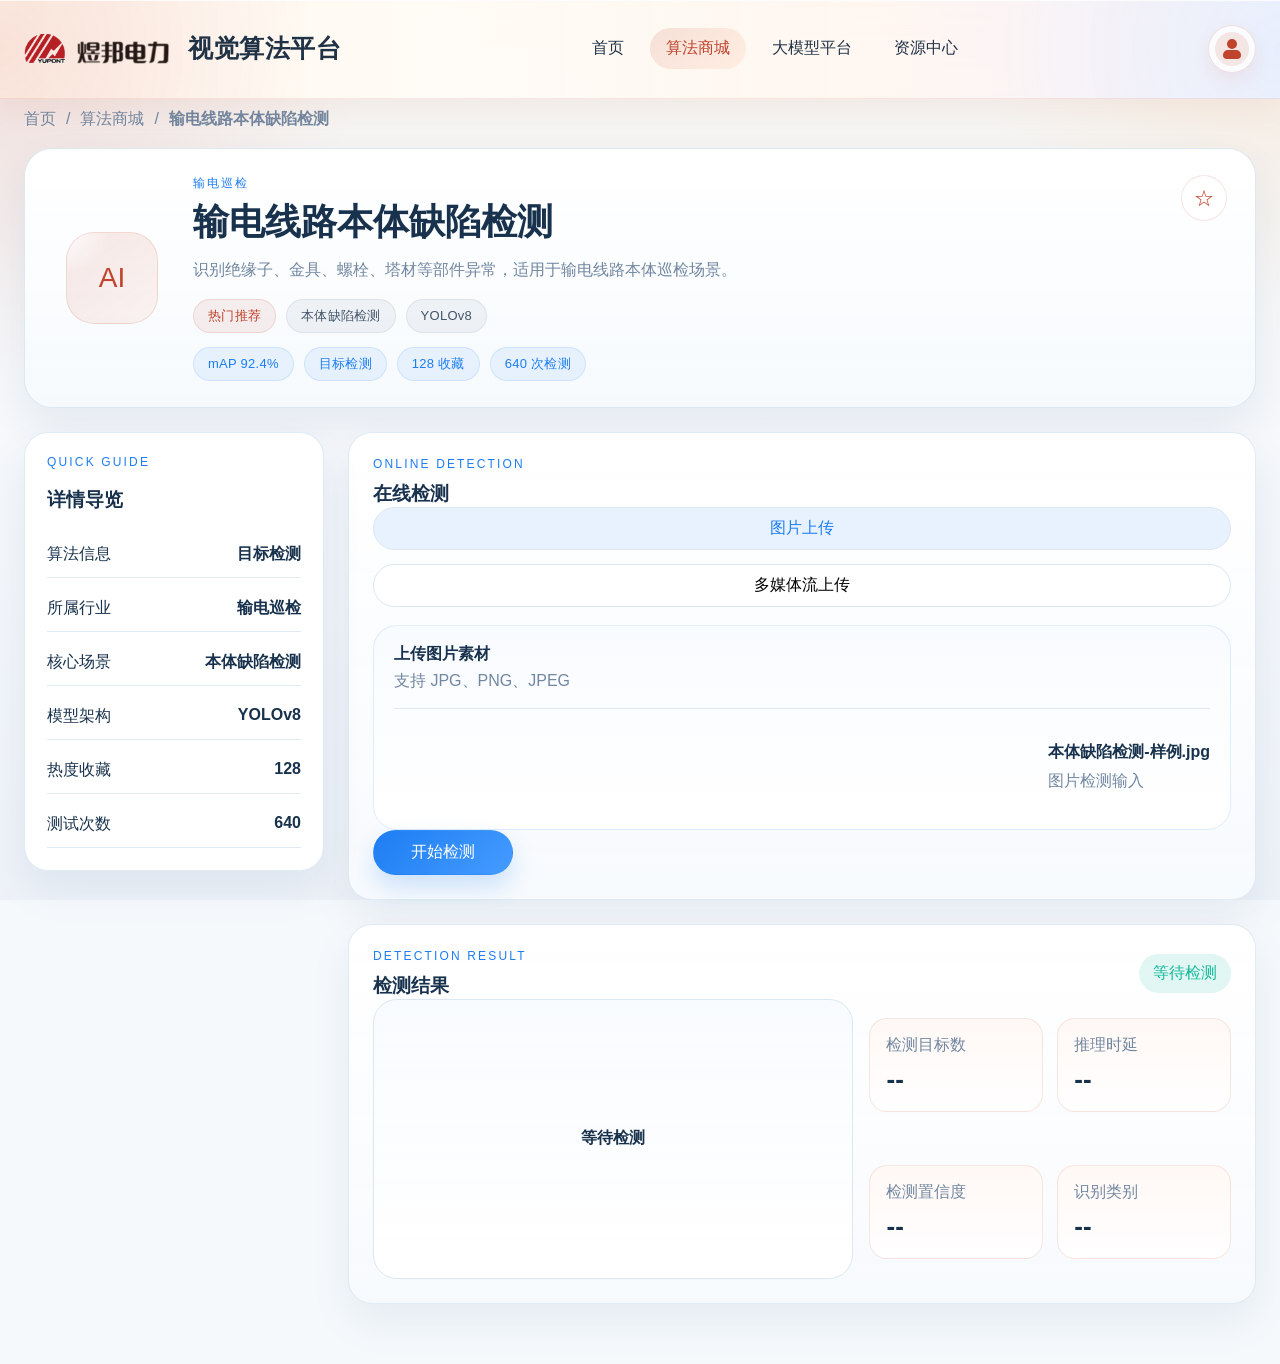
==== commit ba2fd2e8: "商城页面更新" ====
--- a/Model/algorithm.html
+++ b/Model/algorithm.html
@@ -6,11 +6,11 @@
   <title>算法详情 - 煜邦视觉算法平台</title>
   <link rel="stylesheet" href="./styles.css">
 </head>
-<body data-page="market">
+<body class="page-algorithm" data-page="market">
   <div class="page-bg"></div>
-  <header class="site-header site-header-solid"></header>
+  <header class="site-header"></header>
 
-  <main class="main-shell page-shell">
+  <main class="main-shell page-shell algorithm-page-shell">
     <nav class="breadcrumb">
       <a href="./index.html">首页</a>
       <span>/</span>
@@ -19,47 +19,34 @@
       <strong id="detailBreadcrumb">算法详情</strong>
     </nav>
 
-    <section class="algorithm-hero" id="algorithmHero"></section>
+    <section class="algorithm-page-hero" id="algorithmHero"></section>
 
     <section class="algorithm-layout">
-      <div class="detection-panel">
-        <div class="section-card">
-          <div class="panel-head">
+      <aside class="algorithm-sidebar" id="algorithmSidebar"></aside>
+
+      <div class="algorithm-main">
+        <section class="section-card algorithm-workbench" id="algorithmWorkbench">
+          <div class="panel-head algorithm-section-head compact-head">
             <div>
               <p class="eyebrow">Online Detection</p>
               <h3>在线检测</h3>
             </div>
-            <label class="combo-toggle">
-              <input type="checkbox" id="comboToggle">
-              <span>多算法组合检测</span>
-            </label>
           </div>
 
-          <div class="combo-panel" id="comboPanel"></div>
-
-          <div class="upload-tabs">
-            <button class="tab-pill active" type="button">图片上传</button>
-            <button class="tab-pill" type="button">视频/多媒体</button>
+          <div class="upload-tabs" id="uploadTabs">
+            <button class="tab-pill active" type="button" data-upload-tab="image">图片上传</button>
+            <button class="tab-pill" type="button" data-upload-tab="media">多媒体流上传</button>
           </div>
 
-          <label class="upload-zone" for="detectionFile">
-            <input id="detectionFile" type="file" accept="image/*,video/*">
-            <div class="upload-zone-copy">
-              <strong>上传检测素材</strong>
-              <p>支持 JPG、PNG、MP4 等文件，上传后将自动生成预览。</p>
-            </div>
-            <div class="upload-preview" id="uploadPreview"></div>
-          </label>
+          <div class="upload-panel" id="uploadPanel"></div>
 
-          <div class="action-row">
+          <div class="action-row algorithm-action-row">
             <button class="primary-btn" type="button" id="runDetectionBtn">开始检测</button>
-            <button class="ghost-btn" type="button" id="previewJsonBtn" disabled>预览 JSON</button>
-            <button class="ghost-btn" type="button" id="previewPdfBtn" disabled>预览 PDF</button>
           </div>
-        </div>
+        </section>
 
-        <div class="section-card result-section" id="resultSection">
-          <div class="panel-head">
+        <section class="section-card result-section" id="resultSection">
+          <div class="panel-head algorithm-section-head compact-head">
             <div>
               <p class="eyebrow">Detection Result</p>
               <h3>检测结果</h3>
@@ -70,28 +57,10 @@
             <div class="result-preview" id="resultPreview"></div>
             <div class="result-metrics" id="resultMetrics"></div>
           </div>
-        </div>
+        </section>
       </div>
-
-      <aside class="algorithm-sidebar" id="algorithmSidebar"></aside>
     </section>
   </main>
-
-  <div class="modal-shell" id="exportModal">
-    <div class="modal-mask" data-close-modal="exportModal"></div>
-    <div class="modal-card export-card">
-      <button class="modal-close" type="button" data-close-modal="exportModal">×</button>
-      <div class="modal-head">
-        <p class="eyebrow" id="exportTypeLabel">Export Preview</p>
-        <h3 id="exportTitle">结果预览</h3>
-      </div>
-      <div class="export-preview-body" id="exportPreviewBody"></div>
-      <div class="modal-actions">
-        <button class="ghost-btn" type="button" data-close-modal="exportModal">取消</button>
-        <button class="primary-btn" type="button" id="downloadExportBtn">下载文件</button>
-      </div>
-    </div>
-  </div>
 
   <script src="./platform-data.js"></script>
   <script src="./common.js"></script>
--- a/Model/styles.css
+++ b/Model/styles.css
@@ -101,6 +101,7 @@
 
 .brand-copy {
   flex-direction: column;
+  gap: 0;
 }
 
 .brand-copy strong,
@@ -112,6 +113,11 @@
 .drawer-head h3 {
   font-family: "Bahnschrift", "Segoe UI Variable", sans-serif;
   letter-spacing: 0.02em;
+}
+
+.brand-copy strong {
+  font-size: 25px;
+  line-height: 1.00;
 }
 
 .brand-copy span,
@@ -965,6 +971,33 @@
   margin: 12px 0;
 }
 
+.market-empty-state {
+  display: grid;
+  gap: 14px;
+  min-height: 320px;
+  align-content: center;
+  padding: 34px;
+  border-radius: 28px;
+  text-align: center;
+  background:
+    linear-gradient(180deg, rgba(255, 255, 255, 0.96), rgba(242, 248, 255, 0.96)),
+    var(--surface);
+  border: 1px solid rgba(219, 231, 241, 0.9);
+  box-shadow: var(--shadow);
+}
+
+.market-empty-state h3,
+.market-detail-head h3 {
+  margin: 0;
+}
+
+.market-empty-state p:last-of-type,
+.market-detail-head p:last-of-type,
+.market-result-meta {
+  color: var(--muted);
+  line-height: 1.8;
+}
+
 .spec-card {
   padding: 14px;
   border-radius: 14px;
@@ -1220,8 +1253,14 @@
 }
 
 .site-header {
-  background: rgba(33, 20, 20, 0.72);
-  border-bottom: 1px solid rgba(255, 255, 255, 0.08);
+  background:
+    radial-gradient(circle at left center, rgba(191, 67, 45, 0.1), transparent 24%),
+    radial-gradient(circle at right center, rgba(72, 211, 255, 0.08), transparent 22%),
+    linear-gradient(90deg, rgba(255, 245, 236, 0.96) 0%, rgba(255, 251, 245, 0.94) 34%, rgba(255, 246, 240, 0.92) 68%, rgba(244, 241, 255, 0.92) 100%);
+  border-bottom: 1px solid rgba(191, 67, 45, 0.1);
+  box-shadow:
+    0 10px 28px rgba(191, 67, 45, 0.06),
+    inset 0 1px 0 rgba(255, 255, 255, 0.78);
 }
 
 .site-header .brand,
@@ -1229,18 +1268,18 @@
 .site-header .ghost-btn,
 .site-header .brand-copy span,
 .site-header .brand-copy strong {
-  color: #fff;
+  color: #203246;
 }
 
 .site-header .nav-link.active,
 .site-header .nav-link:hover {
-  color: #fff;
-  background: rgba(255, 255, 255, 0.12);
+  color: #bf432d;
+  background: linear-gradient(135deg, rgba(191, 67, 45, 0.14), rgba(255, 161, 106, 0.12));
 }
 
 .site-header .ghost-btn {
-  background: transparent;
-  border-color: rgba(255, 255, 255, 0.18);
+  background: linear-gradient(180deg, rgba(255, 255, 255, 0.94), rgba(255, 244, 236, 0.86));
+  border-color: rgba(191, 67, 45, 0.12);
 }
 
 #homeView {
@@ -1410,8 +1449,8 @@
 .solution-band {
   padding: 92px 0;
   background:
-    radial-gradient(circle at top left, rgba(255, 121, 78, 0.08), transparent 24%),
-    linear-gradient(180deg, #fffdf9 0%, #f8f4ef 100%);
+    radial-gradient(circle at top left, rgba(191, 67, 45, 0.08), transparent 22%),
+    linear-gradient(180deg, #f7f1ea 0%, #f3ede5 100%);
 }
 
 .resource-band {
@@ -1420,10 +1459,16 @@
 }
 
 .business-band {
-  padding: 92px 0 0;
+  padding: 36px 0 0;
   background:
     radial-gradient(circle at top right, rgba(193, 59, 42, 0.2), transparent 26%),
     linear-gradient(180deg, #1e2430 0%, #10151f 100%);
+}
+
+.business-band .section-inner {
+  width: 100%;
+  max-width: none;
+  margin: 0;
 }
 
 .home-head {
@@ -1484,22 +1529,29 @@
 
 .home-featured-card {
   padding: 0;
-  background: transparent;
-  border: 0;
+  display: block;
+  color: var(--text);
+  text-decoration: none;
+  background: #fff;
+  border: 1px solid rgba(24, 50, 77, 0.12);
+  border-radius: 0;
   box-shadow: none;
+  overflow: hidden;
+  transition: transform 0.22s ease, border-color 0.22s ease, box-shadow 0.22s ease;
 }
 
 .home-featured-card .algo-cover {
   min-height: 260px;
-  margin-bottom: 18px;
-  border-radius: 24px;
+  margin-bottom: 0;
+  border-radius: 0;
   background-size: cover;
   background-position: center;
 }
 
 .home-featured-card h3 {
-  margin: 12px 0 10px;
-  font-size: 24px;
+  margin: 0;
+  font-size: 25px;
+  line-height: 1.25;
 }
 
 .home-featured-card p {
@@ -1529,6 +1581,76 @@
 
 .home-featured-card .ghost-btn {
   margin-top: 16px;
+}
+
+.sharp-featured-card:hover {
+  transform: translateY(-6px);
+  border-color: rgba(191, 67, 45, 0.3);
+  box-shadow: 0 24px 40px rgba(24, 50, 77, 0.12);
+}
+
+.sharp-featured-cover {
+  position: relative;
+  min-height: 280px;
+}
+
+.sharp-featured-cover::after {
+  content: "";
+  position: absolute;
+  inset: auto 0 0 0;
+  height: 72px;
+  background: linear-gradient(180deg, transparent 0%, rgba(8, 15, 24, 0.42) 100%);
+}
+
+.sharp-featured-body {
+  padding: 22px 22px 24px;
+  border-top: 4px solid #bf432d;
+}
+
+.sharp-featured-top {
+  display: flex;
+  align-items: center;
+  justify-content: space-between;
+  gap: 12px;
+  margin-bottom: 16px;
+}
+
+.sharp-featured-type {
+  display: inline-flex;
+  align-items: center;
+  min-height: 34px;
+  padding: 0 12px;
+  background: rgba(191, 67, 45, 0.08);
+  color: #bf432d;
+  font-size: 13px;
+  font-weight: 700;
+  letter-spacing: 0.04em;
+  text-transform: uppercase;
+}
+
+.sharp-featured-actions {
+  display: flex;
+  gap: 8px;
+  flex-wrap: wrap;
+}
+
+.icon-pill {
+  display: inline-flex;
+  align-items: center;
+  gap: 6px;
+  min-height: 32px;
+  padding: 0 10px;
+  background: #f4f6f8;
+  color: #415063;
+  font-size: 12px;
+  font-weight: 600;
+  border: 1px solid rgba(24, 50, 77, 0.08);
+}
+
+.sharp-featured-text {
+  margin: 14px 0 0;
+  min-height: 86px;
+  color: #5f6876;
 }
 
 .home-industry-pills {
@@ -1571,106 +1693,479 @@
   line-height: 1.85;
 }
 
-.proof-layout {
-  display: grid;
-  grid-template-columns: 0.9fr 1fr 0.9fr;
-  gap: 28px;
+.solution-showcase {
+  display: grid;
+  grid-template-columns: 1.05fr 1.75fr;
+  gap: 0;
+  border: 1px solid rgba(24, 50, 77, 0.08);
+  background: rgba(255, 252, 248, 0.82);
+  box-shadow: 0 24px 44px rgba(24, 50, 77, 0.08);
+}
+
+.solution-feature {
+  position: relative;
+  display: flex;
+  flex-direction: column;
+  justify-content: space-between;
+  min-height: 700px;
+  padding: 44px 40px 36px;
+  background:
+    radial-gradient(circle at 60% 68%, rgba(87, 104, 255, 0.12), transparent 24%),
+    linear-gradient(180deg, rgba(255, 255, 255, 0.94) 0%, rgba(247, 242, 236, 0.98) 100%);
+  overflow: hidden;
+}
+
+.solution-feature-copy {
+  position: relative;
+  z-index: 1;
+  max-width: 420px;
+}
+
+.solution-feature-copy h3 {
+  margin: 0 0 18px;
+  font-size: 48px;
+  line-height: 1.08;
+}
+
+.solution-feature-copy p:last-of-type {
+  margin: 0;
+  color: #596473;
+  line-height: 1.9;
+}
+
+.solution-feature-btn {
+  margin-top: 34px;
+  min-width: 182px;
+}
+
+.solution-feature-visual {
+  position: relative;
+  flex: 1;
+  min-height: 380px;
+}
+
+.solution-orbit {
+  position: absolute;
+  inset: auto auto 18px 50%;
+  border: 1px solid rgba(173, 183, 255, 0.3);
+  border-radius: 999px;
+  transform: translateX(-50%);
+}
+
+.orbit-a {
+  width: 420px;
+  height: 420px;
+}
+
+.orbit-b {
+  width: 320px;
+  height: 320px;
+  bottom: 68px;
+}
+
+.orbit-c {
+  width: 220px;
+  height: 220px;
+  bottom: 118px;
+}
+
+.solution-float-card {
+  position: absolute;
+  display: grid;
+  gap: 10px;
+  width: 220px;
+  padding: 18px 18px 16px;
+  background: rgba(255, 255, 255, 0.88);
+  border: 1px solid rgba(232, 236, 246, 0.92);
+  box-shadow: 0 22px 44px rgba(122, 128, 176, 0.12);
+  backdrop-filter: blur(8px);
+}
+
+.solution-float-card span {
+  width: 16px;
+  height: 16px;
+  border-radius: 999px;
+  background: linear-gradient(135deg, #90c8ff, #5f5bf6);
+}
+
+.solution-float-card strong {
+  font-size: 18px;
+  line-height: 1.3;
+}
+
+.solution-float-card p {
+  margin: 0;
+  color: #7a8392;
+  line-height: 1.7;
+  font-size: 13px;
+}
+
+.float-card-a {
+  left: 18%;
+  bottom: 174px;
+}
+
+.float-card-b {
+  right: 4%;
+  bottom: 200px;
+}
+
+.float-card-c {
+  left: 22%;
+  bottom: 22px;
+}
+
+.float-card-media {
+  width: 100%;
+  height: 56px;
+  background:
+    linear-gradient(135deg, rgba(255, 194, 179, 0.8), rgba(204, 213, 255, 0.9)),
+    linear-gradient(180deg, #f8fbff 0%, #fff 100%);
+}
+
+.solution-list-grid {
+  display: grid;
+  grid-template-columns: repeat(2, 1fr);
+  gap: 0 28px;
+  padding: 36px 32px;
+  background: rgba(255, 252, 248, 0.92);
+}
+
+.industry-solution-item {
+  display: grid;
+  grid-template-columns: auto 1fr;
+  gap: 16px;
   align-items: start;
-}
-
-.proof-copy h2 {
-  margin: 0 0 14px;
-  font-size: 42px;
-  line-height: 1.12;
-}
-
-.proof-copy p:last-child {
-  color: #68707d;
-  line-height: 1.9;
-}
-
-.support-feature,
-.support-card {
+  padding: 24px 0 34px;
   background: transparent;
   border: 0;
-  box-shadow: none;
-}
-
-.support-feature {
-  min-height: 100%;
-  border-left: 1px solid rgba(24, 50, 77, 0.08);
-  padding-left: 28px;
-}
-
-.support-feature .news-body {
-  padding: 0;
-}
-
-.support-card {
-  padding: 0 0 18px;
   border-bottom: 1px solid rgba(24, 50, 77, 0.08);
   border-radius: 0;
-}
-
-.support-card .resource-tag {
-  background: rgba(191, 67, 45, 0.08);
+  box-shadow: none;
+  cursor: default;
+}
+
+.industry-solution-item:hover {
+  transform: none;
+}
+
+.industry-item-index {
   color: #bf432d;
-}
-
-.business-strip {
-  grid-template-columns: 0.95fr 1.05fr;
-  gap: 44px;
-}
-
-.business-copy,
-.business-copy p,
-.business-copy h2 {
+  font-size: 14px;
+  font-weight: 700;
+  line-height: 1.8;
+}
+
+.industry-item-copy h3 {
+  margin: 0 0 10px;
+  font-size: 22px;
+  line-height: 1.25;
+}
+
+.industry-item-copy p {
+  margin: 0;
+  color: #667180;
+  line-height: 1.85;
+}
+
+.proof-layout {
+  display: grid;
+  gap: 28px;
+}
+
+.resource-hub {
+  display: grid;
+  grid-template-columns: 0.92fr 1.08fr;
+  gap: 24px;
+  align-items: stretch;
+}
+
+.resource-feature-card,
+.resource-group-panel,
+.resource-action-card {
+  background: rgba(255, 255, 255, 0.72);
+  border: 1px solid rgba(24, 50, 77, 0.08);
+  border-radius: 0;
+}
+
+.resource-feature-card {
+  display: grid;
+  gap: 18px;
+  min-height: 100%;
+  padding: 30px;
+  background:
+    radial-gradient(circle at bottom right, rgba(191, 67, 45, 0.12), transparent 28%),
+    linear-gradient(180deg, rgba(255, 251, 247, 0.98), rgba(250, 245, 239, 0.94));
+}
+
+.resource-feature-card h3 {
+  margin: 0;
+  font-size: 36px;
+  line-height: 1.12;
+}
+
+.resource-feature-card p {
+  margin: 0;
+  color: #667180;
+  line-height: 1.9;
+}
+
+.resource-highlight-list {
+  display: flex;
+  flex-wrap: wrap;
+  gap: 10px;
+}
+
+.resource-groups {
+  display: grid;
+  grid-template-columns: repeat(3, 1fr);
+  gap: 18px;
+}
+
+.resource-group-panel {
+  padding: 24px 22px;
+}
+
+.resource-group-head {
+  margin-bottom: 18px;
+  padding-bottom: 14px;
+  border-bottom: 1px solid rgba(24, 50, 77, 0.08);
+}
+
+.resource-group-head h3 {
+  margin: 0;
+  font-size: 22px;
+}
+
+.resource-group-list {
+  display: grid;
+  gap: 16px;
+}
+
+.resource-group-item strong {
+  display: block;
+  margin-bottom: 8px;
+  line-height: 1.45;
+}
+
+.resource-group-item p {
+  margin: 0;
+  color: #6a7380;
+  line-height: 1.75;
+  font-size: 14px;
+}
+
+.resource-actions {
+  display: grid;
+  grid-template-columns: repeat(3, 1fr);
+  gap: 18px;
+}
+
+.resource-action-card {
+  display: grid;
+  gap: 10px;
+  padding: 20px 22px;
+  text-decoration: none;
+  color: var(--text);
+  background: rgba(255, 255, 255, 0.56);
+}
+
+.resource-action-card strong {
+  font-size: 18px;
+}
+
+.resource-action-card p {
+  margin: 0;
+  color: #67717e;
+  line-height: 1.75;
+}
+
+.resource-action-card:hover {
+  border-color: rgba(191, 67, 45, 0.24);
+  transform: translateY(-2px);
+}
+
+.resource-feature-link {
+  text-decoration: none;
+}
+
+.business-footer {
+  width: 100%;
+  max-width: none;
+  padding: 0;
+}
+
+.business-footer-grid {
+  display: grid;
+  grid-template-columns: 1.35fr 1.6fr 1.1fr;
+  gap: 0;
+  width: 100%;
+  max-width: none;
+  margin: 0;
+}
+
+.business-column {
+  min-width: 0;
+  padding: 54px 48px 58px;
+}
+
+.business-column + .business-column {
+  border-left: 1px solid rgba(255, 255, 255, 0.12);
+}
+
+.business-column,
+.business-column h3,
+.business-column strong,
+.business-column span,
+.business-column p,
+.business-column a {
   color: #fff;
 }
 
-.business-copy p {
-  max-width: 560px;
-  color: rgba(255, 241, 236, 0.76);
-  line-height: 1.9;
-}
-
-.business-copy h2 {
-  margin: 0 0 16px;
-  font-size: 46px;
-  line-height: 1.1;
-}
-
-.business-actions {
-  display: flex;
-  gap: 12px;
-  margin-top: 28px;
-}
-
-.business-grid {
-  gap: 18px;
-}
-
-.business-band .business-card {
-  background: rgba(255, 255, 255, 0.04);
-  border: 1px solid rgba(255, 255, 255, 0.08);
-  box-shadow: none;
-}
-
-.business-band .business-card p,
-.business-band .business-card strong {
+.footer-brand-block {
+  display: grid;
+  gap: 8px;
+  margin-bottom: 20px;
+}
+
+.footer-brand-block strong {
+  font-size: 34px;
+  line-height: 1.08;
+}
+
+.footer-brand-block span {
+  color: #ffb497;
+  font-size: 14px;
+  letter-spacing: 0.04em;
+}
+
+.business-company > p {
+  margin: 0;
+  color: rgba(255, 241, 236, 0.72);
+  max-width: 500px;
+  line-height: 1.85;
+  font-size: 16px;
+}
+
+.footer-hotline {
+  margin-top: 56px;
+  display: grid;
+  gap: 8px;
+}
+
+.footer-hotline span {
+  color: rgba(255, 241, 236, 0.72);
+}
+
+.footer-hotline strong {
+  color: #48d3ff;
+  font-size: 50px;
+  line-height: 1;
+}
+
+.business-market-links {
+  display: grid;
+  grid-template-columns: repeat(2, 1fr);
+  gap: 48px;
+  align-content: start;
+}
+
+.footer-link-group h3 {
+  margin: 0 0 20px;
+  font-size: 22px;
+  font-weight: 700;
+  letter-spacing: 0.02em;
+}
+
+.footer-link-list {
+  display: grid;
+  gap: 14px;
+}
+
+.footer-link-group:first-child .footer-link-list {
+  position: relative;
+  padding-top: 2px;
+}
+
+.footer-link-group {
+  display: grid;
+  justify-items: center;
+  text-align: center;
+  position: relative;
+}
+
+.footer-link-group::before {
+  content: "";
+  display: block;
+  width: 44px;
+  height: 3px;
+  margin-bottom: 18px;
+  background: linear-gradient(90deg, #48d3ff, rgba(72, 211, 255, 0.18));
+}
+
+.footer-link-list a {
+  color: rgba(255, 241, 236, 0.82);
+  text-decoration: none;
+  font-size: 18px;
+  font-weight: 500;
+  line-height: 1.5;
+  transition: color 0.2s ease, transform 0.2s ease;
+}
+
+.footer-link-list a:hover {
   color: #fff;
-}
-
-.business-band .business-card p {
-  color: rgba(255, 241, 236, 0.72);
-}
-
-.business-band .business-card span {
-  color: #ffab8e;
-}
-
-.business-band .business-card.action {
-  background: linear-gradient(145deg, rgba(255, 110, 68, 0.18), rgba(255, 255, 255, 0.06));
+  transform: translateX(4px);
+}
+
+.footer-qrcode-row {
+  display: grid;
+  grid-template-columns: repeat(2, 1fr);
+  gap: 24px;
+  margin-bottom: 34px;
+}
+
+.footer-qrcode {
+  display: grid;
+  gap: 10px;
+  justify-items: center;
+}
+
+.qrcode-placeholder {
+  width: 140px;
+  height: 140px;
+  background:
+    linear-gradient(90deg, #fff 11px, transparent 11px) 0 0 / 20px 20px,
+    linear-gradient(#fff 11px, transparent 11px) 0 0 / 20px 20px,
+    #0f1226;
+  border: 4px solid #fff;
+  box-shadow: 0 0 0 1px rgba(255, 255, 255, 0.12);
+}
+
+.footer-qrcode span {
+  color: rgba(255, 241, 236, 0.82);
+  font-size: 16px;
+}
+
+.footer-contact-list {
+  display: grid;
+  gap: 14px;
+  margin-top: 0;
+}
+
+.footer-contact-list p {
+  margin: 0;
+  color: rgba(255, 241, 236, 0.78);
+  font-size: 16px;
+  line-height: 1.65;
+}
+
+.footer-contact-list strong {
+  color: #fff;
+}
+
+.footer-contact-list a {
+  text-decoration: none;
+  color: #48d3ff;
 }
 
 .algo-cover,
@@ -1682,7 +2177,7 @@
 @media (max-width: 1200px) {
   .hero-shell,
   .proof-layout,
-  .business-strip {
+  .business-footer-grid {
     grid-template-columns: 1fr;
   }
 
@@ -1706,6 +2201,23 @@
   .support-feature {
     border-left: 0;
     padding-left: 0;
+  }
+
+  .business-column + .business-column {
+    border-left: 0;
+    border-top: 1px solid rgba(255, 255, 255, 0.12);
+  }
+
+  .business-column {
+    padding: 38px 32px 40px;
+  }
+
+  .footer-hotline {
+    margin-top: 40px;
+  }
+
+  .footer-hotline strong {
+    font-size: 46px;
   }
 }
 
@@ -1734,14 +2246,8 @@
   }
 
   .hero-copy-block h1,
-  .business-copy h2,
   .proof-copy h2 {
     font-size: 34px;
-  }
-
-  .business-actions {
-    flex-direction: column;
-    align-items: stretch;
   }
 
   .hero-action-row {
@@ -1776,6 +2282,33 @@
     padding-bottom: 24px;
     border-right: 0;
     border-bottom: 1px solid rgba(24, 50, 77, 0.08);
+  }
+
+  .business-column {
+    padding: 26px 22px 28px;
+  }
+
+  .business-market-links,
+  .footer-qrcode-row {
+    grid-template-columns: 1fr;
+  }
+
+  .footer-hotline strong {
+    font-size: 34px;
+  }
+
+  .business-company > p,
+  .footer-link-list a,
+  .footer-contact-list p {
+    font-size: 15px;
+  }
+
+  .footer-brand-block strong {
+    font-size: 28px;
+  }
+
+  .business-market-links {
+    gap: 28px;
   }
 }
 
@@ -1797,8 +2330,14 @@
 }
 
 .site-header-solid {
-  background: rgba(31, 20, 22, 0.82);
-  border-bottom: 1px solid rgba(255, 255, 255, 0.08);
+  background:
+    radial-gradient(circle at left center, rgba(191, 67, 45, 0.11), transparent 24%),
+    radial-gradient(circle at right center, rgba(72, 211, 255, 0.08), transparent 22%),
+    linear-gradient(90deg, rgba(255, 245, 236, 0.98) 0%, rgba(255, 251, 245, 0.96) 34%, rgba(255, 246, 240, 0.94) 68%, rgba(244, 241, 255, 0.94) 100%);
+  border-bottom: 1px solid rgba(191, 67, 45, 0.1);
+  box-shadow:
+    0 10px 28px rgba(191, 67, 45, 0.05),
+    inset 0 1px 0 rgba(255, 255, 255, 0.82);
 }
 
 .site-header-solid .brand,
@@ -1806,18 +2345,18 @@
 .site-header-solid .brand-copy span,
 .site-header-solid .brand-copy strong,
 .site-header-solid .ghost-btn {
-  color: #fff;
+  color: #203246;
 }
 
 .site-header-solid .nav-link.active,
 .site-header-solid .nav-link:hover {
-  color: #fff;
-  background: rgba(255, 255, 255, 0.12);
+  color: #bf432d;
+  background: linear-gradient(135deg, rgba(191, 67, 45, 0.14), rgba(255, 161, 106, 0.12));
 }
 
 .site-header-solid .ghost-btn {
-  background: transparent;
-  border-color: rgba(255, 255, 255, 0.16);
+  background: linear-gradient(180deg, rgba(255, 255, 255, 0.96), rgba(255, 244, 236, 0.88));
+  border-color: rgba(191, 67, 45, 0.12);
 }
 
 .home-band-contrast-a {
@@ -1863,6 +2402,557 @@
   border: 1px solid rgba(255, 255, 255, 0.08);
 }
 
+.page-market .page-bg {
+  background:
+    radial-gradient(circle at top left, rgba(29, 125, 242, 0.12), transparent 22%),
+    radial-gradient(circle at right 8%, rgba(20, 184, 154, 0.1), transparent 20%),
+    linear-gradient(180deg, #ffffff 0%, #f6f9fc 48%, #eef4f9 100%);
+}
+
+.page-market .page-shell {
+  max-width: 1480px;
+  padding-left: 20px;
+  padding-right: 20px;
+}
+
+.market-hero-banner {
+  position: relative;
+  overflow: hidden;
+  margin-top: 22px;
+  border-radius: 34px;
+  min-height: 560px;
+  background: #102640;
+  box-shadow: 0 28px 58px rgba(16, 38, 64, 0.18);
+}
+
+.market-hero-media,
+.market-hero-overlay {
+  position: absolute;
+  inset: 0;
+}
+
+.market-hero-media {
+  background:
+    linear-gradient(120deg, rgba(9, 28, 52, 0.18), rgba(9, 28, 52, 0.06)),
+    url("./效果图/轮播/输电线路与设备识别能力.png") center/cover no-repeat;
+  transform: scale(1.02);
+}
+
+.market-hero-overlay {
+  background:
+    linear-gradient(90deg, rgba(9, 28, 52, 0.86) 0%, rgba(9, 28, 52, 0.6) 42%, rgba(9, 28, 52, 0.34) 100%),
+    linear-gradient(180deg, rgba(255, 255, 255, 0.06), transparent 26%),
+    radial-gradient(circle at right top, rgba(127, 224, 217, 0.22), transparent 24%);
+}
+
+.market-hero-content {
+  position: relative;
+  z-index: 1;
+  display: grid;
+  grid-template-columns: minmax(0, 1fr) 520px;
+  gap: 28px;
+  min-height: 560px;
+  padding: 42px 44px;
+  align-items: end;
+}
+
+.market-hero-copy h1,
+.market-section-head h2 {
+  margin: 0;
+  font-family: "Bahnschrift", "Segoe UI Variable", sans-serif;
+  letter-spacing: 0.02em;
+}
+
+.market-hero-copy {
+  max-width: 720px;
+}
+
+.market-hero-copy h1 {
+  color: #fff;
+  font-size: 50px;
+  line-height: 1.08;
+}
+
+.market-hero-copy p:last-of-type {
+  color: rgba(233, 243, 252, 0.82);
+  line-height: 1.85;
+  max-width: 640px;
+}
+
+.market-hero-actions {
+  margin-top: 24px;
+}
+
+.market-demand-btn {
+  position: relative;
+  display: inline-flex;
+  align-items: center;
+  gap: 14px;
+  min-height: 52px;
+  padding: 0 20px 0 22px;
+  border: 1px solid rgba(255, 255, 255, 0.22);
+  border-radius: 999px;
+  background: rgba(255, 255, 255, 0.14);
+  color: #fff;
+  cursor: pointer;
+  overflow: hidden;
+  transition: transform 0.22s ease, border-color 0.22s ease, background 0.22s ease, box-shadow 0.22s ease;
+}
+
+.market-demand-btn span,
+.market-demand-btn i {
+  position: relative;
+  z-index: 1;
+}
+
+.market-demand-btn i {
+  width: 30px;
+  height: 30px;
+  border-radius: 999px;
+  background: rgba(255, 255, 255, 0.18);
+}
+
+.market-demand-btn i::before {
+  content: "";
+  position: absolute;
+  top: 50%;
+  left: 50%;
+  width: 8px;
+  height: 8px;
+  border-top: 2px solid #fff;
+  border-right: 2px solid #fff;
+  transform: translate(-65%, -50%) rotate(45deg);
+}
+
+.market-demand-btn::after {
+  content: "";
+  position: absolute;
+  inset: 0;
+  background: linear-gradient(120deg, rgba(255, 255, 255, 0) 0%, rgba(255, 255, 255, 0.18) 38%, rgba(255, 255, 255, 0) 72%);
+  transform: translateX(-120%);
+  transition: transform 0.46s ease;
+}
+
+.market-demand-btn:hover,
+.market-demand-btn:focus-visible {
+  transform: translateY(-2px);
+  background: rgba(255, 255, 255, 0.18);
+  border-color: rgba(255, 255, 255, 0.3);
+  box-shadow: 0 16px 32px rgba(9, 28, 52, 0.16);
+}
+
+.market-demand-btn:hover::after,
+.market-demand-btn:focus-visible::after {
+  transform: translateX(120%);
+}
+
+.market-demand-btn:active {
+  transform: translateY(0);
+}
+
+.market-hero-console {
+  display: grid;
+  gap: 18px;
+  padding: 24px;
+  border-radius: 28px;
+  background: rgba(255, 255, 255, 0.14);
+  border: 1px solid rgba(255, 255, 255, 0.16);
+  backdrop-filter: blur(14px);
+  box-shadow: 0 18px 42px rgba(9, 28, 52, 0.12);
+}
+
+.market-search-panel {
+  display: grid;
+  gap: 10px;
+}
+
+.market-filter-label {
+  color: rgba(237, 245, 252, 0.82);
+  font-size: 13px;
+  letter-spacing: 0.08em;
+}
+
+.market-search-input-wrap {
+  display: grid;
+  grid-template-columns: minmax(0, 1fr) 46px;
+  gap: 10px;
+  align-items: center;
+}
+
+.market-search-input-wrap input {
+  padding: 15px 16px;
+  border: 1px solid rgba(255, 255, 255, 0.18);
+  border-radius: 18px;
+  background: rgba(255, 255, 255, 0.94);
+  color: var(--text);
+}
+
+.market-card-icon-actions,
+.market-card-tags,
+.market-card-metrics,
+.market-section-head {
+  display: flex;
+  gap: 12px;
+  flex-wrap: wrap;
+  align-items: center;
+}
+
+.market-collect-toggle {
+  position: relative;
+  width: 46px;
+  height: 46px;
+  border: 1px solid rgba(255, 255, 255, 0.18);
+  border-radius: 16px;
+  background: rgba(255, 255, 255, 0.14);
+  cursor: pointer;
+  transition: all 0.22s ease;
+}
+
+.market-collect-toggle::before {
+  content: "☆";
+  position: absolute;
+  inset: 0;
+  display: grid;
+  place-items: center;
+  color: #fff;
+  font-size: 20px;
+}
+
+.market-collect-toggle:hover,
+.market-collect-toggle.active {
+  background: rgba(255, 255, 255, 0.22);
+  border-color: rgba(255, 255, 255, 0.28);
+}
+
+.market-collect-toggle.active::before {
+  content: "★";
+  color: #ffd27a;
+}
+
+.market-hero-filter-block {
+  display: grid;
+  gap: 10px;
+}
+
+.market-filter-cluster {
+  display: grid;
+  grid-template-columns: repeat(3, minmax(0, 1fr));
+  gap: 10px;
+}
+
+.market-filter-chip {
+  min-height: 46px;
+  padding: 0 16px;
+  border: 1px solid rgba(255, 255, 255, 0.18);
+  border-radius: 999px;
+  background: rgba(255, 255, 255, 0.12);
+  color: #fff;
+  cursor: pointer;
+  transition: all 0.22s ease;
+  font-size: 14px;
+  font-weight: 600;
+  text-align: center;
+}
+
+.market-filter-chip:hover,
+.market-filter-chip.active {
+  background: rgba(255, 255, 255, 0.26);
+  border-color: rgba(255, 255, 255, 0.3);
+  transform: translateY(-2px);
+}
+
+.market-filter-chip.active {
+  background: linear-gradient(135deg, rgba(255, 138, 92, 0.34), rgba(191, 67, 45, 0.34));
+  border-color: rgba(255, 212, 190, 0.58);
+  color: #fff8f4;
+  box-shadow:
+    0 14px 28px rgba(191, 67, 45, 0.18),
+    inset 0 0 0 1px rgba(255, 244, 236, 0.18);
+}
+
+.market-filter-cluster-soft .market-filter-chip {
+  background: rgba(255, 255, 255, 0.1);
+}
+
+.market-filter-chip-soft.active {
+  background: linear-gradient(135deg, rgba(255, 138, 92, 0.28), rgba(191, 67, 45, 0.3));
+  border-color: rgba(255, 212, 190, 0.48);
+}
+
+.market-grid-section {
+  margin-top: 26px;
+}
+
+.market-section-head {
+  justify-content: space-between;
+  align-items: end;
+  margin-bottom: 18px;
+}
+
+.market-result-meta {
+  max-width: 680px;
+  margin: 0;
+  color: var(--muted);
+  line-height: 1.8;
+}
+
+.market-grid {
+  grid-template-columns: repeat(auto-fit, minmax(248px, 1fr));
+  gap: 18px;
+}
+
+.market-card {
+  padding: 0;
+  border-radius: 0;
+  overflow: hidden;
+}
+
+.market-card-cover {
+  min-height: 212px;
+}
+
+.market-card-body {
+  display: grid;
+  gap: 12px;
+  padding: 18px 18px 20px;
+}
+
+.market-card-top {
+  display: flex;
+  gap: 12px;
+  align-items: flex-start;
+  justify-content: space-between;
+}
+
+.market-card-icon-actions {
+  gap: 8px;
+  opacity: 0;
+  transform: translateY(8px);
+  transition: opacity 0.24s ease, transform 0.24s ease;
+}
+
+.market-card:hover .market-card-icon-actions,
+.market-card:focus-within .market-card-icon-actions {
+  opacity: 1;
+  transform: translateY(0);
+}
+
+.market-favorite-icon {
+  border: 1px solid rgba(219, 231, 241, 0.92);
+  background: #fff;
+  color: var(--text);
+  cursor: pointer;
+  transition: all 0.22s ease;
+  box-shadow: 0 8px 18px rgba(24, 50, 77, 0.08);
+  overflow: hidden;
+}
+
+.market-favorite-icon {
+  width: 40px;
+  height: 40px;
+  border-radius: 999px;
+  font-size: 18px;
+}
+
+.market-favorite-icon.is-favorite {
+  color: #bf432d;
+  background: rgba(191, 67, 45, 0.08);
+  border-color: rgba(191, 67, 45, 0.16);
+}
+
+.market-detail-link {
+  display: inline-flex;
+  align-items: center;
+  justify-content: center;
+  width: 40px;
+  height: 40px;
+  border-radius: 999px;
+  text-decoration: none;
+  color: var(--text);
+  background: #fff;
+  border: 1px solid rgba(219, 231, 241, 0.92);
+  box-shadow: 0 8px 18px rgba(24, 50, 77, 0.08);
+  transition: all 0.22s ease;
+  overflow: hidden;
+}
+
+.market-favorite-icon span,
+.market-detail-link span {
+  position: relative;
+  z-index: 1;
+  transition: transform 0.22s ease;
+}
+
+.market-favorite-icon::after,
+.market-detail-link::after {
+  content: "";
+  position: absolute;
+  inset: 0;
+  background: linear-gradient(135deg, rgba(255, 133, 86, 0.16), rgba(191, 67, 45, 0.08));
+  opacity: 0;
+  transition: opacity 0.22s ease;
+}
+
+.market-detail-link:hover,
+.market-favorite-icon:hover,
+.market-detail-link:focus-visible,
+.market-favorite-icon:focus-visible {
+  transform: translateY(-3px) scale(1.03);
+  border-color: rgba(191, 67, 45, 0.22);
+  box-shadow: 0 14px 26px rgba(191, 67, 45, 0.14);
+}
+
+.market-detail-link:hover::after,
+.market-favorite-icon:hover::after,
+.market-detail-link:focus-visible::after,
+.market-favorite-icon:focus-visible::after {
+  opacity: 1;
+}
+
+.market-detail-link:hover span,
+.market-favorite-icon:hover span,
+.market-detail-link:focus-visible span,
+.market-favorite-icon:focus-visible span {
+  transform: translateX(1px);
+}
+
+.market-detail-link:active,
+.market-favorite-icon:active {
+  transform: translateY(0) scale(0.98);
+}
+
+.market-card-body h3 {
+  margin: 0;
+  font-size: 22px;
+  line-height: 1.26;
+}
+
+.market-card-tags {
+  gap: 8px;
+}
+
+.market-tag {
+  display: inline-flex;
+  align-items: center;
+  min-height: 32px;
+  padding: 0 12px;
+  border-radius: 999px;
+  font-size: 12px;
+  letter-spacing: 0.02em;
+  border: 1px solid transparent;
+}
+
+.market-tag::before {
+  content: "";
+  width: 6px;
+  height: 6px;
+  margin-right: 8px;
+  border-radius: 999px;
+  background: currentColor;
+  opacity: 0.8;
+}
+
+.market-tag-scene {
+  background: rgba(29, 125, 242, 0.1);
+  color: var(--primary);
+  border-color: rgba(29, 125, 242, 0.12);
+}
+
+.market-tag-light {
+  background: rgba(24, 50, 77, 0.06);
+  color: #4f5f73;
+  border-color: rgba(24, 50, 77, 0.08);
+}
+
+.market-tag-accent {
+  background: rgba(191, 67, 45, 0.08);
+  color: #bf432d;
+  border-color: rgba(191, 67, 45, 0.14);
+}
+
+.market-empty-state {
+  text-align: center;
+}
+
+.market-empty-state h3 {
+  margin: 0;
+}
+
+.market-empty-state {
+  display: grid;
+  gap: 14px;
+  align-content: center;
+  min-height: 320px;
+  padding: 34px;
+  border-radius: 28px;
+  background: linear-gradient(180deg, rgba(255, 255, 255, 0.96), rgba(242, 248, 255, 0.96));
+  border: 1px solid rgba(219, 231, 241, 0.9);
+  box-shadow: var(--shadow);
+}
+
+.demand-modal-card {
+  width: min(760px, calc(100% - 32px));
+  border-radius: 0;
+  background:
+    radial-gradient(circle at top right, rgba(255, 170, 130, 0.22), transparent 26%),
+    linear-gradient(180deg, #fff8f4 0%, #fffdfb 42%, #ffffff 100%);
+  border: 1px solid rgba(191, 67, 45, 0.12);
+}
+
+.demand-form {
+  display: grid;
+  gap: 16px;
+  margin-top: 22px;
+  padding: 0;
+  background: transparent;
+  border: 0;
+}
+
+.demand-form-grid {
+  display: grid;
+  grid-template-columns: repeat(2, minmax(0, 1fr));
+  gap: 14px;
+}
+
+.demand-form label {
+  display: grid;
+  gap: 8px;
+}
+
+.demand-form label span,
+.demand-form-note {
+  color: var(--muted);
+  font-size: 13px;
+}
+
+.demand-form input,
+.demand-form textarea {
+  width: 100%;
+  padding: 13px 14px;
+  border: 1px solid rgba(191, 67, 45, 0.14);
+  border-radius: 0;
+  background: #fff;
+  color: var(--text);
+}
+
+.demand-form textarea {
+  min-height: 148px;
+  resize: vertical;
+}
+
+.demand-form-actions {
+  display: flex;
+  gap: 16px;
+  align-items: center;
+  justify-content: space-between;
+}
+
+.demand-form-actions .primary-btn {
+  border-radius: 0;
+  background: linear-gradient(135deg, #bf432d, #ff8556);
+  box-shadow: 0 12px 24px rgba(191, 67, 45, 0.18);
+}
+
 .llm-layout {
   display: grid;
   grid-template-columns: 1.2fr 0.8fr;
@@ -1957,6 +3047,27 @@
   .llm-grid {
     grid-template-columns: 1fr;
   }
+
+  .solution-showcase {
+    grid-template-columns: 1fr;
+  }
+
+  .solution-feature {
+    min-height: 560px;
+  }
+
+  .solution-list-grid {
+    grid-template-columns: 1fr 1fr;
+  }
+
+  .resource-hub,
+  .resource-actions {
+    grid-template-columns: 1fr;
+  }
+
+  .resource-groups {
+    grid-template-columns: 1fr;
+  }
 }
 
 @media (max-width: 760px) {
@@ -1975,6 +3086,112 @@
   .resource-panel {
     grid-template-columns: 1fr;
   }
+
+  .solution-feature {
+    min-height: auto;
+    padding: 30px 22px 24px;
+  }
+
+  .solution-feature-copy h3 {
+    font-size: 34px;
+  }
+
+  .solution-list-grid {
+    grid-template-columns: 1fr;
+    padding: 24px 22px;
+  }
+
+  .resource-feature-card,
+  .resource-group-panel,
+  .resource-action-card {
+    padding-left: 20px;
+    padding-right: 20px;
+  }
+
+  .resource-feature-card h3 {
+    font-size: 30px;
+  }
+
+  .cooperation-grid {
+    grid-template-columns: 1fr;
+  }
+
+  .solution-float-card {
+    position: relative;
+    left: auto;
+    right: auto;
+    bottom: auto;
+    width: 100%;
+  }
+
+  .solution-feature-visual {
+    display: grid;
+    gap: 14px;
+    min-height: auto;
+    margin-top: 28px;
+  }
+
+  .solution-orbit {
+    display: none;
+  }
+}
+
+@media (max-width: 1200px) {
+  .market-hero-content {
+    grid-template-columns: 1fr;
+  }
+
+  .market-filter-cluster {
+    grid-template-columns: repeat(2, minmax(0, 1fr));
+  }
+
+  .market-grid {
+    grid-template-columns: repeat(3, minmax(0, 1fr));
+  }
+}
+
+@media (max-width: 760px) {
+  .page-market .page-shell {
+    padding-left: 16px;
+    padding-right: 16px;
+  }
+
+  .market-hero-content {
+    min-height: auto;
+    padding: 28px 22px;
+  }
+
+  .market-hero-banner {
+    min-height: auto;
+  }
+
+  .market-hero-copy h1 {
+    font-size: 34px;
+  }
+
+  .market-grid {
+    grid-template-columns: 1fr;
+  }
+
+  .market-section-head {
+    flex-direction: column;
+    align-items: stretch;
+  }
+
+  .market-search-input-wrap,
+  .market-filter-cluster,
+  .demand-form-grid,
+  .demand-form-actions {
+    grid-template-columns: 1fr;
+    flex-direction: column;
+  }
+
+  .market-search-input-wrap input,
+  .market-demand-btn,
+  .demand-form-actions .primary-btn {
+    width: 100%;
+  }
+
 }
 
 .header-user-area {
@@ -1988,14 +3205,16 @@
 .user-menu-trigger {
   display: flex;
   align-items: center;
-  gap: 12px;
-  min-width: 184px;
-  padding: 10px 14px;
-  border: 1px solid rgba(255, 255, 255, 0.18);
+  justify-content: center;
+  width: 48px;
+  height: 48px;
+  padding: 0;
+  border: 1px solid rgba(191, 67, 45, 0.16);
   border-radius: 999px;
-  background: rgba(255, 255, 255, 0.06);
-  color: inherit;
+  background: rgba(255, 255, 255, 0.82);
+  color: #203246;
   cursor: pointer;
+  box-shadow: 0 8px 18px rgba(191, 67, 45, 0.08);
 }
 
 .user-avatar,
@@ -2010,9 +3229,37 @@
 }
 
 .user-avatar {
-  width: 36px;
-  height: 36px;
+  width: 34px;
+  height: 34px;
   flex: 0 0 auto;
+}
+
+.user-avatar-guest {
+  position: relative;
+  background: rgba(191, 67, 45, 0.12);
+}
+
+.user-avatar-guest::before,
+.user-avatar-guest::after {
+  content: "";
+  position: absolute;
+  left: 50%;
+  transform: translateX(-50%);
+  background: #bf432d;
+}
+
+.user-avatar-guest::before {
+  top: 7px;
+  width: 10px;
+  height: 10px;
+  border-radius: 999px;
+}
+
+.user-avatar-guest::after {
+  bottom: 7px;
+  width: 18px;
+  height: 9px;
+  border-radius: 10px 10px 8px 8px;
 }
 
 .user-trigger-copy {
@@ -2049,6 +3296,51 @@
   display: grid;
 }
 
+.user-menu-summary {
+  display: grid;
+  gap: 4px;
+  padding: 10px 12px 12px;
+  border-bottom: 1px solid rgba(219, 231, 241, 0.92);
+  margin-bottom: 6px;
+}
+
+.user-menu-summary strong {
+  color: var(--text);
+}
+
+.user-menu-summary span {
+  color: var(--muted);
+  font-size: 12px;
+}
+
+.cooperation-card {
+  width: min(680px, calc(100% - 32px));
+}
+
+.cooperation-grid {
+  display: grid;
+  grid-template-columns: repeat(2, 1fr);
+  gap: 16px;
+  margin-top: 22px;
+}
+
+.cooperation-item {
+  padding: 18px;
+  border: 1px solid rgba(24, 50, 77, 0.08);
+  background: linear-gradient(180deg, #fffaf7, #fff);
+}
+
+.cooperation-item strong {
+  display: block;
+  margin-bottom: 10px;
+}
+
+.cooperation-item p {
+  margin: 0;
+  color: #64707d;
+  line-height: 1.75;
+}
+
 .user-menu-link {
   padding: 12px 14px;
   border: 0;
@@ -2092,7 +3384,7 @@
   max-height: calc(100vh - 48px);
   overflow: auto;
   padding: 28px;
-  border-radius: 28px;
+  border-radius: 0;
   background: #fff;
   box-shadow: 0 28px 68px rgba(17, 31, 48, 0.22);
 }
@@ -2690,11 +3982,332 @@
     align-items: stretch;
   }
 
-  .algorithm-hero-score {
-    justify-items: start;
-  }
+.algorithm-hero-score {
+  justify-items: start;
+}
 
   .user-card-grid {
     grid-template-columns: 1fr;
   }
 }
+
+/* Algorithm Detail Page Redesign */
+
+.page-algorithm .page-shell {
+  padding-left: 24px;
+  padding-right: 24px;
+}
+
+.algorithm-page-shell {
+  max-width: 1360px;
+  margin: 0 auto;
+}
+
+.algorithm-page-hero {
+  margin-top: 18px;
+}
+
+.algorithm-hero-strip {
+  display: grid;
+  grid-template-columns: 118px minmax(0, 1fr);
+  gap: 22px;
+  align-items: center;
+  padding: 26px 28px;
+  border-radius: 28px;
+  background:
+    linear-gradient(180deg, rgba(255, 255, 255, 0.92), rgba(246, 250, 253, 0.96)),
+    var(--surface);
+  border: 1px solid rgba(219, 231, 241, 0.92);
+  box-shadow: var(--shadow);
+}
+
+.algorithm-hero-symbol {
+  display: flex;
+  align-items: center;
+  justify-content: center;
+}
+
+.algorithm-hero-icon {
+  display: inline-flex;
+  align-items: center;
+  justify-content: center;
+  width: 92px;
+  height: 92px;
+  border-radius: 28px;
+  font-family: "Bahnschrift", "Segoe UI Variable", sans-serif;
+  font-size: 28px;
+  color: #bf432d;
+  background:
+    radial-gradient(circle at top left, rgba(255, 255, 255, 0.86), transparent 34%),
+    linear-gradient(145deg, rgba(191, 67, 45, 0.12), rgba(255, 132, 86, 0.08));
+  border: 1px solid rgba(191, 67, 45, 0.14);
+}
+
+.algorithm-hero-core {
+  display: grid;
+  gap: 14px;
+}
+
+.algorithm-hero-topline {
+  display: flex;
+  gap: 18px;
+  align-items: flex-start;
+  justify-content: space-between;
+}
+
+.algorithm-hero-topline h1 {
+  margin: 0;
+  font-size: 36px;
+  line-height: 1.12;
+}
+
+.favorite-icon-btn {
+  display: inline-flex;
+  align-items: center;
+  justify-content: center;
+  width: 46px;
+  height: 46px;
+  border-radius: 999px;
+  border: 1px solid rgba(191, 67, 45, 0.14);
+  background: rgba(255, 255, 255, 0.9);
+  color: #bf432d;
+  cursor: pointer;
+  transition: all 0.2s ease;
+}
+
+.favorite-icon-btn span {
+  font-size: 20px;
+  line-height: 1;
+}
+
+.favorite-icon-btn.is-active,
+.favorite-icon-btn:hover {
+  background: rgba(191, 67, 45, 0.08);
+  box-shadow: 0 12px 24px rgba(191, 67, 45, 0.08);
+}
+
+.algorithm-hero-desc,
+.upload-zone-copy p,
+.sidebar-copy {
+  margin: 0;
+  color: var(--muted);
+  line-height: 1.8;
+}
+
+.algorithm-hero-tag-row,
+.algorithm-hero-metrics {
+  display: flex;
+  flex-wrap: wrap;
+  gap: 10px;
+}
+
+.business-tag,
+.metric-pill {
+  display: inline-flex;
+  align-items: center;
+  min-height: 34px;
+  padding: 0 14px;
+  border-radius: 999px;
+  font-size: 13px;
+  letter-spacing: 0.02em;
+}
+
+.business-tag {
+  color: #435468;
+  background: rgba(24, 50, 77, 0.05);
+  border: 1px solid rgba(24, 50, 77, 0.08);
+}
+
+.business-tag-accent {
+  color: #bf432d;
+  background: rgba(191, 67, 45, 0.08);
+  border-color: rgba(191, 67, 45, 0.14);
+}
+
+.metric-pill {
+  color: var(--primary);
+  background: rgba(29, 125, 242, 0.08);
+  border: 1px solid rgba(29, 125, 242, 0.12);
+}
+
+.algorithm-layout {
+  display: grid;
+  grid-template-columns: 300px minmax(0, 1fr);
+  align-items: start;
+  gap: 24px;
+  margin-top: 24px;
+}
+
+.algorithm-main {
+  min-width: 0;
+  display: grid;
+  gap: 24px;
+}
+
+.algorithm-sidebar {
+  width: auto;
+  position: sticky;
+  top: 94px;
+}
+
+.algorithm-section-head {
+  display: flex;
+  gap: 18px;
+  align-items: start;
+  justify-content: space-between;
+}
+
+.algorithm-section-head h3 {
+  margin: 0;
+}
+
+.algorithm-workbench,
+.result-section {
+  background:
+    linear-gradient(180deg, rgba(255, 255, 255, 0.98), rgba(247, 250, 253, 0.96)),
+    #fff;
+}
+
+.compact-head {
+  align-items: center;
+}
+
+.slim-sidebar-panel {
+  padding: 22px;
+}
+
+.compact-spec-list {
+  gap: 8px;
+}
+
+.compact-spec-list .spec-row {
+  padding: 12px 0;
+}
+
+.upload-panel {
+  margin-top: 18px;
+}
+
+.commercial-upload-zone {
+  gap: 16px;
+  padding: 18px 20px;
+  margin-top: 0;
+  border-style: solid;
+  border-color: rgba(29, 125, 242, 0.12);
+  background: linear-gradient(180deg, rgba(248, 251, 255, 0.98), rgba(255, 255, 255, 0.98));
+}
+
+.compact-upload-copy {
+  display: grid;
+  gap: 6px;
+}
+
+.compact-upload-copy span,
+.upload-meta span {
+  color: var(--muted);
+}
+
+.upload-meta {
+  display: grid;
+  gap: 8px;
+}
+
+.upload-media-badge {
+  display: inline-flex;
+  align-items: center;
+  justify-content: center;
+  width: 120px;
+  height: 88px;
+  border-radius: 18px;
+  background: linear-gradient(145deg, rgba(29, 125, 242, 0.14), rgba(20, 184, 154, 0.14));
+  color: var(--primary);
+  font-weight: 700;
+  letter-spacing: 0.08em;
+}
+
+.algorithm-action-row {
+  justify-content: flex-start;
+  flex-wrap: wrap;
+}
+
+.algorithm-action-row .primary-btn {
+  min-width: 140px;
+}
+
+.detection-result-layout {
+  align-items: stretch;
+}
+
+.result-preview {
+  flex: 0 0 56%;
+}
+
+.compact-annotated-preview,
+.slim-empty-result {
+  min-height: 280px;
+}
+
+.stream-preview-card {
+  position: absolute;
+  inset: 0;
+  display: grid;
+  gap: 16px;
+  place-content: center;
+  justify-items: center;
+  background: linear-gradient(180deg, rgba(248, 251, 255, 0.94), rgba(255, 255, 255, 0.98));
+}
+
+.slim-empty-result {
+  background: linear-gradient(180deg, rgba(248, 251, 255, 0.94), rgba(255, 255, 255, 0.98));
+}
+
+.compact-metrics-grid {
+  display: grid;
+  grid-template-columns: repeat(2, minmax(0, 1fr));
+  gap: 14px;
+}
+
+@media (max-width: 1200px) {
+  .algorithm-layout,
+  .algorithm-hero-strip {
+    grid-template-columns: 1fr;
+  }
+
+  .algorithm-sidebar {
+    position: static;
+  }
+
+  .algorithm-hero-symbol {
+    justify-content: flex-start;
+  }
+}
+
+@media (max-width: 760px) {
+  .page-algorithm .page-shell {
+    padding-left: 16px;
+    padding-right: 16px;
+  }
+
+  .algorithm-hero-topline,
+  .algorithm-section-head,
+  .detection-result-layout {
+    flex-direction: column;
+    align-items: stretch;
+  }
+
+  .algorithm-hero-strip {
+    grid-template-columns: 1fr;
+  }
+
+  .algorithm-hero-topline h1 {
+    font-size: 34px;
+  }
+
+  .compact-metrics-grid {
+    grid-template-columns: 1fr;
+  }
+
+  .algorithm-action-row .primary-btn {
+    width: 100%;
+  }
+}
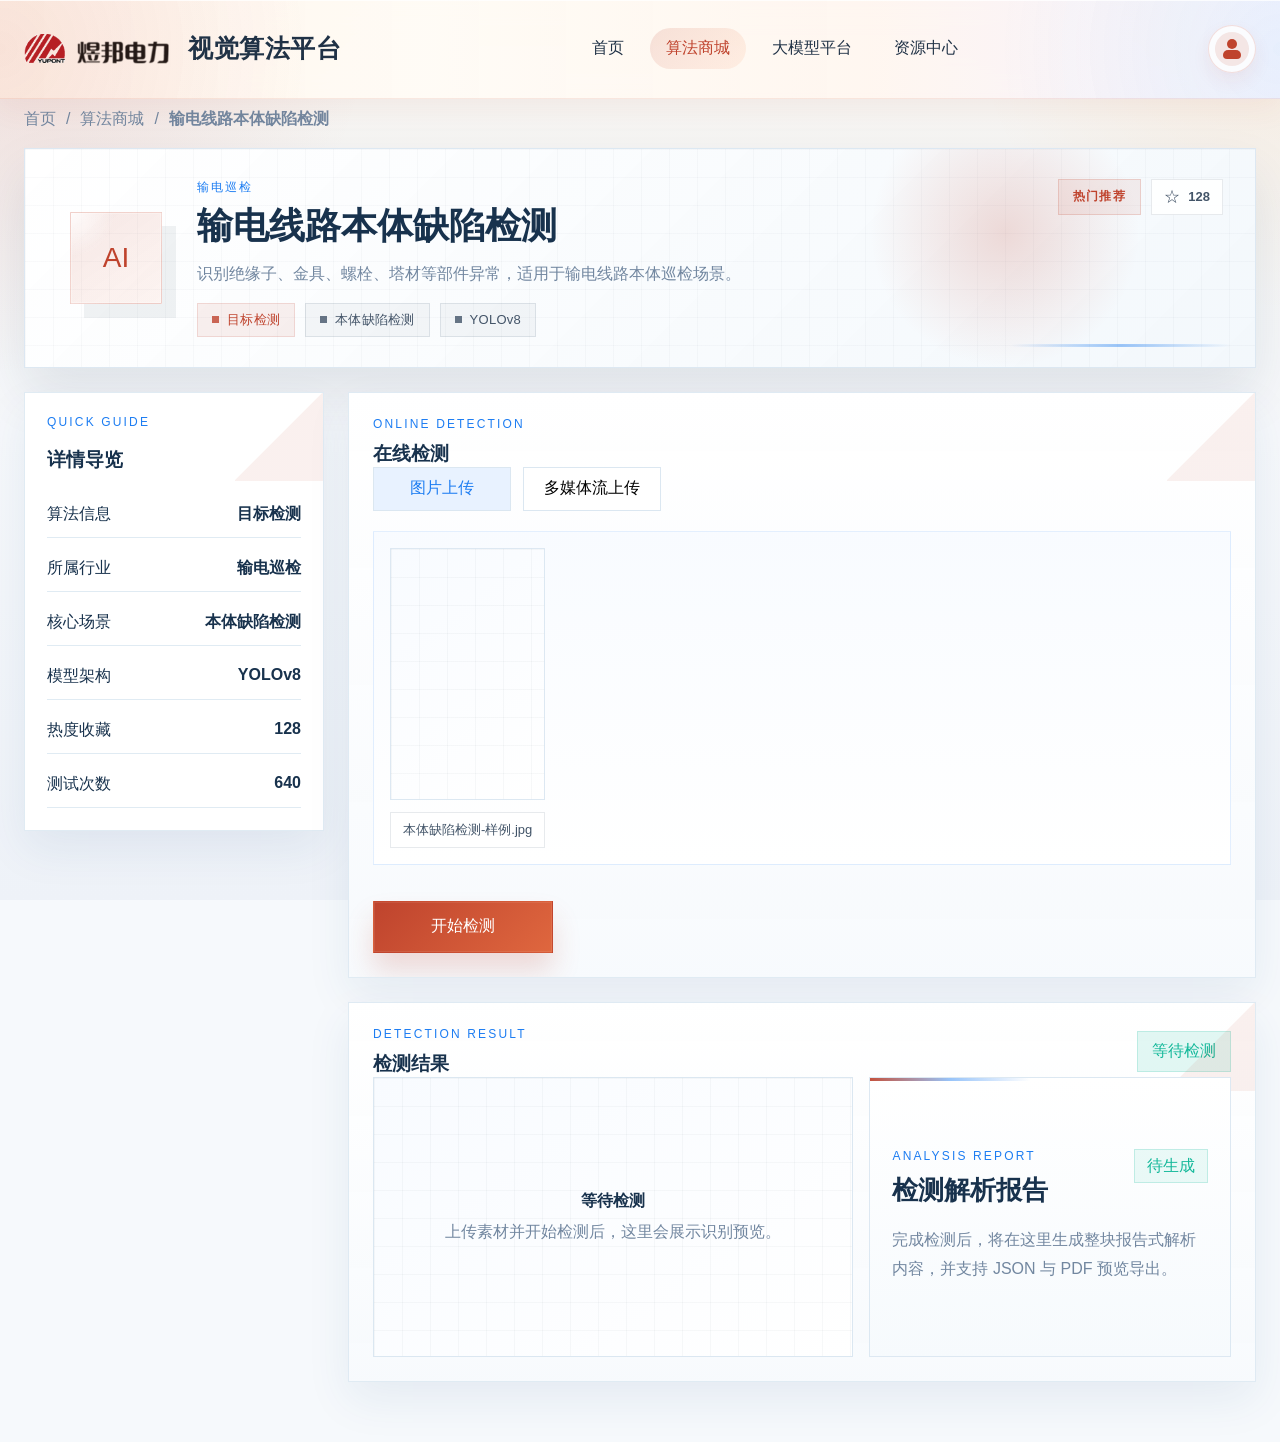
==== commit 070710b0: "算法详情页面完善" ====
--- a/Model/algorithm.html
+++ b/Model/algorithm.html
@@ -41,7 +41,7 @@
           <div class="upload-panel" id="uploadPanel"></div>
 
           <div class="action-row algorithm-action-row">
-            <button class="primary-btn" type="button" id="runDetectionBtn">开始检测</button>
+            <button class="primary-btn detection-run-btn" type="button" id="runDetectionBtn">开始检测</button>
           </div>
         </section>
 
@@ -62,6 +62,23 @@
     </section>
   </main>
 
+  <div class="modal-shell" id="exportPreviewModal">
+    <div class="modal-mask" data-close-modal="exportPreviewModal"></div>
+    <div class="modal-card export-modal-card">
+      <button class="modal-close" type="button" data-close-modal="exportPreviewModal">×</button>
+      <div class="modal-head">
+        <p class="eyebrow" id="exportPreviewEyebrow">Export Preview</p>
+        <h3 id="exportPreviewTitle">导出预览</h3>
+        <p id="exportPreviewDesc">预览导出内容后再执行文件导出。</p>
+      </div>
+      <div class="export-preview-body" id="exportPreviewBody"></div>
+      <div class="modal-actions">
+        <button class="ghost-btn" type="button" data-close-modal="exportPreviewModal">关闭</button>
+        <button class="primary-btn" type="button" id="exportConfirmBtn">导出文件</button>
+      </div>
+    </div>
+  </div>
+
   <script src="./platform-data.js"></script>
   <script src="./common.js"></script>
   <script src="./algorithm.js"></script>
--- a/Model/styles.css
+++ b/Model/styles.css
@@ -4008,20 +4008,56 @@
 }
 
 .algorithm-hero-strip {
+  position: relative;
+  overflow: hidden;
   display: grid;
   grid-template-columns: 118px minmax(0, 1fr);
   gap: 22px;
   align-items: center;
-  padding: 26px 28px;
-  border-radius: 28px;
+  padding: 30px 32px;
+  border-radius: 0;
   background:
-    linear-gradient(180deg, rgba(255, 255, 255, 0.92), rgba(246, 250, 253, 0.96)),
+    linear-gradient(135deg, rgba(255, 255, 255, 0.92), rgba(243, 248, 252, 0.98)),
     var(--surface);
   border: 1px solid rgba(219, 231, 241, 0.92);
-  box-shadow: var(--shadow);
+  box-shadow: 0 26px 50px rgba(24, 50, 77, 0.1);
+}
+
+.algorithm-hero-bg {
+  position: absolute;
+  inset: 0;
+  pointer-events: none;
+  background:
+    linear-gradient(90deg, rgba(10, 34, 56, 0.025) 1px, transparent 1px),
+    linear-gradient(rgba(10, 34, 56, 0.025) 1px, transparent 1px);
+  background-size: 28px 28px;
+}
+
+.algorithm-hero-bg span {
+  position: absolute;
+  display: block;
+}
+
+.algorithm-hero-bg span:first-child {
+  top: -56px;
+  right: 110px;
+  width: 280px;
+  height: 280px;
+  background: radial-gradient(circle, rgba(191, 67, 45, 0.18), transparent 68%);
+}
+
+.algorithm-hero-bg span:last-child {
+  right: 24px;
+  bottom: 20px;
+  width: 220px;
+  height: 3px;
+  background: linear-gradient(90deg, transparent, rgba(29, 125, 242, 0.42), transparent);
+  animation: heroScan 3.6s linear infinite;
 }
 
 .algorithm-hero-symbol {
+  position: relative;
+  z-index: 1;
   display: flex;
   align-items: center;
   justify-content: center;
@@ -4033,17 +4069,22 @@
   justify-content: center;
   width: 92px;
   height: 92px;
-  border-radius: 28px;
+  border-radius: 0;
   font-family: "Bahnschrift", "Segoe UI Variable", sans-serif;
   font-size: 28px;
   color: #bf432d;
   background:
     radial-gradient(circle at top left, rgba(255, 255, 255, 0.86), transparent 34%),
     linear-gradient(145deg, rgba(191, 67, 45, 0.12), rgba(255, 132, 86, 0.08));
-  border: 1px solid rgba(191, 67, 45, 0.14);
+  border: 1px solid rgba(191, 67, 45, 0.18);
+  box-shadow:
+    inset 0 0 0 1px rgba(255, 255, 255, 0.28),
+    14px 14px 0 rgba(10, 34, 56, 0.06);
 }
 
 .algorithm-hero-core {
+  position: relative;
+  z-index: 1;
   display: grid;
   gap: 14px;
 }
@@ -4055,35 +4096,62 @@
   justify-content: space-between;
 }
 
+.algorithm-hero-side {
+  display: flex;
+  gap: 10px;
+  align-items: center;
+}
+
 .algorithm-hero-topline h1 {
   margin: 0;
   font-size: 36px;
   line-height: 1.12;
 }
 
-.favorite-icon-btn {
+.algorithm-hero-kicker {
   display: inline-flex;
   align-items: center;
-  justify-content: center;
-  width: 46px;
-  height: 46px;
-  border-radius: 999px;
-  border: 1px solid rgba(191, 67, 45, 0.14);
+  min-height: 36px;
+  padding: 0 14px;
+  border: 1px solid rgba(191, 67, 45, 0.18);
+  background: rgba(191, 67, 45, 0.08);
+  color: #bf432d;
+  font-size: 12px;
+  font-weight: 700;
+  letter-spacing: 0.12em;
+  text-transform: uppercase;
+}
+
+.hero-favorite-mini {
+  display: inline-flex;
+  align-items: center;
+  gap: 8px;
+  min-height: 36px;
+  padding: 0 12px;
+  border-radius: 0;
+  border: 1px solid rgba(24, 50, 77, 0.1);
   background: rgba(255, 255, 255, 0.9);
+  color: #425468;
+  cursor: pointer;
+  transition: transform 0.22s ease, border-color 0.22s ease, box-shadow 0.22s ease, color 0.22s ease, background 0.22s ease;
+}
+
+.hero-favorite-mini span {
+  font-size: 16px;
+  line-height: 1;
+}
+
+.hero-favorite-mini strong {
+  font-size: 13px;
+}
+
+.hero-favorite-mini.is-active,
+.hero-favorite-mini:hover {
+  transform: translateY(-2px);
   color: #bf432d;
-  cursor: pointer;
-  transition: all 0.2s ease;
-}
-
-.favorite-icon-btn span {
-  font-size: 20px;
-  line-height: 1;
-}
-
-.favorite-icon-btn.is-active,
-.favorite-icon-btn:hover {
-  background: rgba(191, 67, 45, 0.08);
-  box-shadow: 0 12px 24px rgba(191, 67, 45, 0.08);
+  border-color: rgba(191, 67, 45, 0.16);
+  background: rgba(255, 247, 243, 0.96);
+  box-shadow: 0 12px 20px rgba(191, 67, 45, 0.1);
 }
 
 .algorithm-hero-desc,
@@ -4094,28 +4162,34 @@
   line-height: 1.8;
 }
 
-.algorithm-hero-tag-row,
-.algorithm-hero-metrics {
+.algorithm-hero-tag-row {
   display: flex;
   flex-wrap: wrap;
   gap: 10px;
 }
 
-.business-tag,
-.metric-pill {
+.business-tag {
   display: inline-flex;
   align-items: center;
   min-height: 34px;
   padding: 0 14px;
-  border-radius: 999px;
+  border-radius: 0;
   font-size: 13px;
   letter-spacing: 0.02em;
-}
-
-.business-tag {
+  position: relative;
   color: #435468;
-  background: rgba(24, 50, 77, 0.05);
-  border: 1px solid rgba(24, 50, 77, 0.08);
+  background: rgba(24, 50, 77, 0.04);
+  border: 1px solid rgba(24, 50, 77, 0.1);
+  transition: transform 0.22s ease, border-color 0.22s ease, background 0.22s ease;
+}
+
+.business-tag::before {
+  content: "";
+  width: 7px;
+  height: 7px;
+  margin-right: 8px;
+  background: currentColor;
+  opacity: 0.8;
 }
 
 .business-tag-accent {
@@ -4124,10 +4198,10 @@
   border-color: rgba(191, 67, 45, 0.14);
 }
 
-.metric-pill {
-  color: var(--primary);
-  background: rgba(29, 125, 242, 0.08);
-  border: 1px solid rgba(29, 125, 242, 0.12);
+.business-tag:hover {
+  transform: translateY(-2px);
+  border-color: rgba(191, 67, 45, 0.16);
+  background: rgba(255, 248, 244, 0.92);
 }
 
 .algorithm-layout {
@@ -4168,6 +4242,12 @@
     #fff;
 }
 
+.upload-tabs {
+  display: flex;
+  flex-wrap: wrap;
+  gap: 12px;
+}
+
 .compact-head {
   align-items: center;
 }
@@ -4185,31 +4265,89 @@
 }
 
 .upload-panel {
-  margin-top: 18px;
+  margin-top: 20px;
 }
 
 .commercial-upload-zone {
-  gap: 16px;
-  padding: 18px 20px;
+  gap: 14px;
+  padding: 16px;
   margin-top: 0;
   border-style: solid;
   border-color: rgba(29, 125, 242, 0.12);
   background: linear-gradient(180deg, rgba(248, 251, 255, 0.98), rgba(255, 255, 255, 0.98));
 }
 
-.compact-upload-copy {
-  display: grid;
-  gap: 6px;
-}
-
-.compact-upload-copy span,
-.upload-meta span {
-  color: var(--muted);
-}
-
-.upload-meta {
-  display: grid;
-  gap: 8px;
+.detection-upload-zone {
+  min-height: 320px;
+  align-items: stretch;
+}
+
+.compact-upload-preview {
+  display: grid;
+  gap: 12px;
+  padding-top: 0;
+  border-top: 0;
+}
+
+.upload-preview-frame {
+  min-height: 250px;
+  display: grid;
+  place-items: center;
+  border: 1px solid rgba(219, 231, 241, 0.92);
+  background:
+    linear-gradient(90deg, rgba(10, 34, 56, 0.03) 1px, transparent 1px),
+    linear-gradient(rgba(10, 34, 56, 0.03) 1px, transparent 1px),
+    linear-gradient(145deg, #f8fbff, #fff);
+  background-size: 28px 28px, 28px 28px, auto;
+}
+
+.upload-thumb-large {
+  width: 100%;
+  min-height: 250px;
+  height: 100%;
+  background-size: cover;
+  background-position: center;
+}
+
+.upload-video-preview {
+  width: 100%;
+  min-height: 250px;
+  max-height: 320px;
+  object-fit: cover;
+  background: #102640;
+}
+
+.upload-video-empty,
+.stream-preview-card strong {
+  letter-spacing: 0.12em;
+}
+
+.upload-video-empty {
+  display: inline-flex;
+  align-items: center;
+  justify-content: center;
+  width: min(100%, 340px);
+  min-height: 168px;
+  border: 1px solid rgba(29, 125, 242, 0.16);
+  background: linear-gradient(145deg, rgba(29, 125, 242, 0.08), rgba(20, 184, 154, 0.08));
+  color: var(--primary);
+  font-weight: 700;
+}
+
+.upload-file-chip {
+  display: inline-flex;
+  align-items: center;
+  min-height: 36px;
+  width: fit-content;
+  max-width: 100%;
+  padding: 0 12px;
+  border: 1px solid rgba(24, 50, 77, 0.1);
+  background: #fff;
+  color: #425468;
+  font-size: 13px;
+  overflow: hidden;
+  text-overflow: ellipsis;
+  white-space: nowrap;
 }
 
 .upload-media-badge {
@@ -4218,7 +4356,7 @@
   justify-content: center;
   width: 120px;
   height: 88px;
-  border-radius: 18px;
+  border-radius: 0;
   background: linear-gradient(145deg, rgba(29, 125, 242, 0.14), rgba(20, 184, 154, 0.14));
   color: var(--primary);
   font-weight: 700;
@@ -4228,10 +4366,41 @@
 .algorithm-action-row {
   justify-content: flex-start;
   flex-wrap: wrap;
-}
-
-.algorithm-action-row .primary-btn {
-  min-width: 140px;
+  margin-top: 26px;
+  padding-top: 10px;
+}
+
+.algorithm-action-row .primary-btn,
+.detection-run-btn {
+  min-width: 180px;
+}
+
+.detection-run-btn {
+  position: relative;
+  min-height: 52px;
+  padding: 0 24px;
+  border-radius: 0;
+  border: 1px solid rgba(191, 67, 45, 0.18);
+  background:
+    linear-gradient(135deg, rgba(191, 67, 45, 0.96), rgba(225, 104, 63, 0.96)),
+    #bf432d;
+  box-shadow:
+    0 18px 28px rgba(191, 67, 45, 0.18),
+    inset 0 0 0 1px rgba(255, 255, 255, 0.08);
+  overflow: hidden;
+}
+
+.detection-run-btn::after {
+  content: "";
+  position: absolute;
+  inset: 0;
+  background: linear-gradient(120deg, transparent 0%, rgba(255, 255, 255, 0.18) 45%, transparent 100%);
+  transform: translateX(-120%);
+  transition: transform 0.4s ease;
+}
+
+.detection-run-btn:hover::after {
+  transform: translateX(120%);
 }
 
 .detection-result-layout {
@@ -4267,6 +4436,296 @@
   gap: 14px;
 }
 
+.result-empty-copy {
+  display: grid;
+  gap: 10px;
+  text-align: center;
+}
+
+.result-empty-copy span {
+  color: var(--muted);
+}
+
+.result-metrics {
+  display: block;
+}
+
+.result-report-panel {
+  position: relative;
+  min-height: 100%;
+  display: grid;
+  gap: 18px;
+  padding: 22px;
+  border: 1px solid rgba(219, 231, 241, 0.92);
+  background:
+    linear-gradient(180deg, rgba(255, 255, 255, 0.98), rgba(246, 250, 253, 0.98));
+  overflow: hidden;
+}
+
+.result-report-panel::before {
+  content: "";
+  position: absolute;
+  inset: 0 auto auto 0;
+  width: 160px;
+  height: 3px;
+  background: linear-gradient(90deg, rgba(191, 67, 45, 0.92), rgba(29, 125, 242, 0.46), transparent);
+}
+
+.result-report-head {
+  display: flex;
+  gap: 16px;
+  align-items: flex-start;
+  justify-content: space-between;
+}
+
+.result-report-head h4,
+.export-sheet-head h4 {
+  margin: 0;
+  font-size: 26px;
+}
+
+.result-report-state {
+  display: inline-flex;
+  align-items: center;
+  min-height: 34px;
+  padding: 0 12px;
+  border: 1px solid rgba(20, 184, 154, 0.2);
+  background: rgba(20, 184, 154, 0.08);
+  color: var(--secondary);
+}
+
+.result-report-summary,
+.export-sheet-section p {
+  margin: 0;
+  line-height: 1.8;
+  color: var(--muted);
+}
+
+.result-report-stats,
+.export-sheet-grid {
+  display: grid;
+  grid-template-columns: repeat(2, minmax(0, 1fr));
+  gap: 0;
+  border: 1px solid rgba(219, 231, 241, 0.92);
+  background: rgba(255, 255, 255, 0.9);
+}
+
+.result-report-stats > div,
+.export-sheet-grid > div {
+  display: grid;
+  gap: 8px;
+  padding: 18px;
+  border-right: 1px solid rgba(219, 231, 241, 0.92);
+  border-bottom: 1px solid rgba(219, 231, 241, 0.92);
+}
+
+.result-report-stats > div:nth-child(2n),
+.export-sheet-grid > div:nth-child(2n) {
+  border-right: 0;
+}
+
+.result-report-stats > div:nth-last-child(-n + 2),
+.export-sheet-grid > div:nth-last-child(-n + 2) {
+  border-bottom: 0;
+}
+
+.result-report-stats span,
+.export-sheet-grid span,
+.report-line-item span,
+.export-sheet-line span {
+  color: var(--muted);
+  font-size: 13px;
+}
+
+.result-report-stats strong,
+.export-sheet-grid strong {
+  font-size: 24px;
+}
+
+.result-report-section,
+.export-sheet-section {
+  display: grid;
+  gap: 12px;
+}
+
+.result-report-section h5,
+.export-sheet-section h5 {
+  margin: 0;
+  font-size: 16px;
+}
+
+.report-line-list,
+.report-bullet-list {
+  display: grid;
+  gap: 10px;
+}
+
+.report-line-item,
+.export-sheet-line {
+  display: grid;
+  grid-template-columns: minmax(0, 1fr) 120px 88px;
+  gap: 12px;
+  align-items: center;
+  padding: 14px 16px;
+  border: 1px solid rgba(219, 231, 241, 0.92);
+  background: rgba(255, 255, 255, 0.94);
+}
+
+.report-line-item em,
+.export-sheet-line em {
+  justify-self: end;
+  font-style: normal;
+  color: #bf432d;
+  font-weight: 700;
+}
+
+.report-bullet-list p {
+  margin: 0;
+  padding: 14px 16px;
+  border-left: 2px solid rgba(191, 67, 45, 0.32);
+  background: rgba(255, 250, 247, 0.7);
+}
+
+.result-export-row {
+  display: flex;
+  gap: 12px;
+  justify-content: flex-end;
+  padding-top: 4px;
+}
+
+.result-export-btn {
+  min-width: 124px;
+  border-radius: 0;
+}
+
+.result-report-empty {
+  align-content: center;
+}
+
+.export-modal-card {
+  width: min(880px, calc(100% - 32px));
+}
+
+.export-modal-card .modal-close,
+.export-modal-card .primary-btn,
+.export-modal-card .ghost-btn {
+  border-radius: 0;
+}
+
+.export-code-preview {
+  border-radius: 0;
+  border: 1px solid rgba(24, 50, 77, 0.14);
+}
+
+.export-sheet-preview {
+  display: grid;
+  gap: 18px;
+  padding: 22px;
+  border: 1px solid rgba(219, 231, 241, 0.92);
+  background:
+    linear-gradient(90deg, rgba(10, 34, 56, 0.025) 1px, transparent 1px),
+    linear-gradient(rgba(10, 34, 56, 0.025) 1px, transparent 1px),
+    linear-gradient(145deg, #fff, #f8fbff);
+  background-size: 28px 28px, 28px 28px, auto;
+}
+
+.export-sheet-head {
+  display: flex;
+  gap: 16px;
+  justify-content: space-between;
+  align-items: flex-start;
+  padding-bottom: 16px;
+  border-bottom: 1px solid rgba(219, 231, 241, 0.92);
+}
+
+.page-algorithm .section-card,
+.page-algorithm .upload-zone,
+.page-algorithm .annotated-preview,
+.page-algorithm .empty-result,
+.page-algorithm .metric-card,
+.page-algorithm .status-chip,
+.page-algorithm .tab-pill,
+.page-algorithm .upload-thumb,
+.page-algorithm .favorite-cover {
+  border-radius: 0;
+}
+
+.page-algorithm .section-card {
+  position: relative;
+  overflow: hidden;
+}
+
+.page-algorithm .section-card::before {
+  content: "";
+  position: absolute;
+  top: 0;
+  right: 0;
+  width: 88px;
+  height: 88px;
+  background: linear-gradient(135deg, transparent 49%, rgba(191, 67, 45, 0.08) 50%, rgba(191, 67, 45, 0.08) 100%);
+  pointer-events: none;
+}
+
+.page-algorithm .tab-pill {
+  min-height: 44px;
+  border-radius: 0;
+  min-width: 138px;
+  justify-content: center;
+}
+
+.page-algorithm .status-chip {
+  border: 1px solid rgba(20, 184, 154, 0.18);
+}
+
+.page-algorithm .metric-card {
+  background: linear-gradient(180deg, #fff, #f8fbfe);
+}
+
+.page-algorithm .upload-zone {
+  border-style: solid;
+}
+
+.page-algorithm .annotated-preview,
+.page-algorithm .empty-result,
+.page-algorithm .stream-preview-card {
+  background:
+    linear-gradient(90deg, rgba(10, 34, 56, 0.03) 1px, transparent 1px),
+    linear-gradient(rgba(10, 34, 56, 0.03) 1px, transparent 1px),
+    linear-gradient(145deg, #f8fbff, #fff);
+  background-size: 28px 28px, 28px 28px, auto;
+}
+
+.page-algorithm .detection-box,
+.page-algorithm .detection-box span {
+  border-radius: 0;
+}
+
+.page-algorithm .annotated-preview video,
+.page-algorithm .stream-preview-card video {
+  width: 100%;
+  height: 100%;
+  min-height: 280px;
+  object-fit: cover;
+  display: block;
+}
+
+@keyframes heroScan {
+  0% {
+    transform: translateX(-36px);
+    opacity: 0;
+  }
+
+  18%,
+  82% {
+    opacity: 1;
+  }
+
+  100% {
+    transform: translateX(52px);
+    opacity: 0;
+  }
+}
+
 @media (max-width: 1200px) {
   .algorithm-layout,
   .algorithm-hero-strip {
@@ -4290,24 +4749,35 @@
 
   .algorithm-hero-topline,
   .algorithm-section-head,
-  .detection-result-layout {
+  .detection-result-layout,
+  .result-report-head,
+  .export-sheet-head {
     flex-direction: column;
     align-items: stretch;
   }
 
   .algorithm-hero-strip {
     grid-template-columns: 1fr;
+    padding: 24px 20px;
   }
 
   .algorithm-hero-topline h1 {
     font-size: 34px;
   }
 
-  .compact-metrics-grid {
+  .result-report-stats,
+  .export-sheet-grid,
+  .report-line-item,
+  .export-sheet-line {
     grid-template-columns: 1fr;
   }
 
   .algorithm-action-row .primary-btn {
     width: 100%;
   }
-}
+
+  .algorithm-hero-side,
+  .result-export-row {
+    flex-wrap: wrap;
+  }
+}
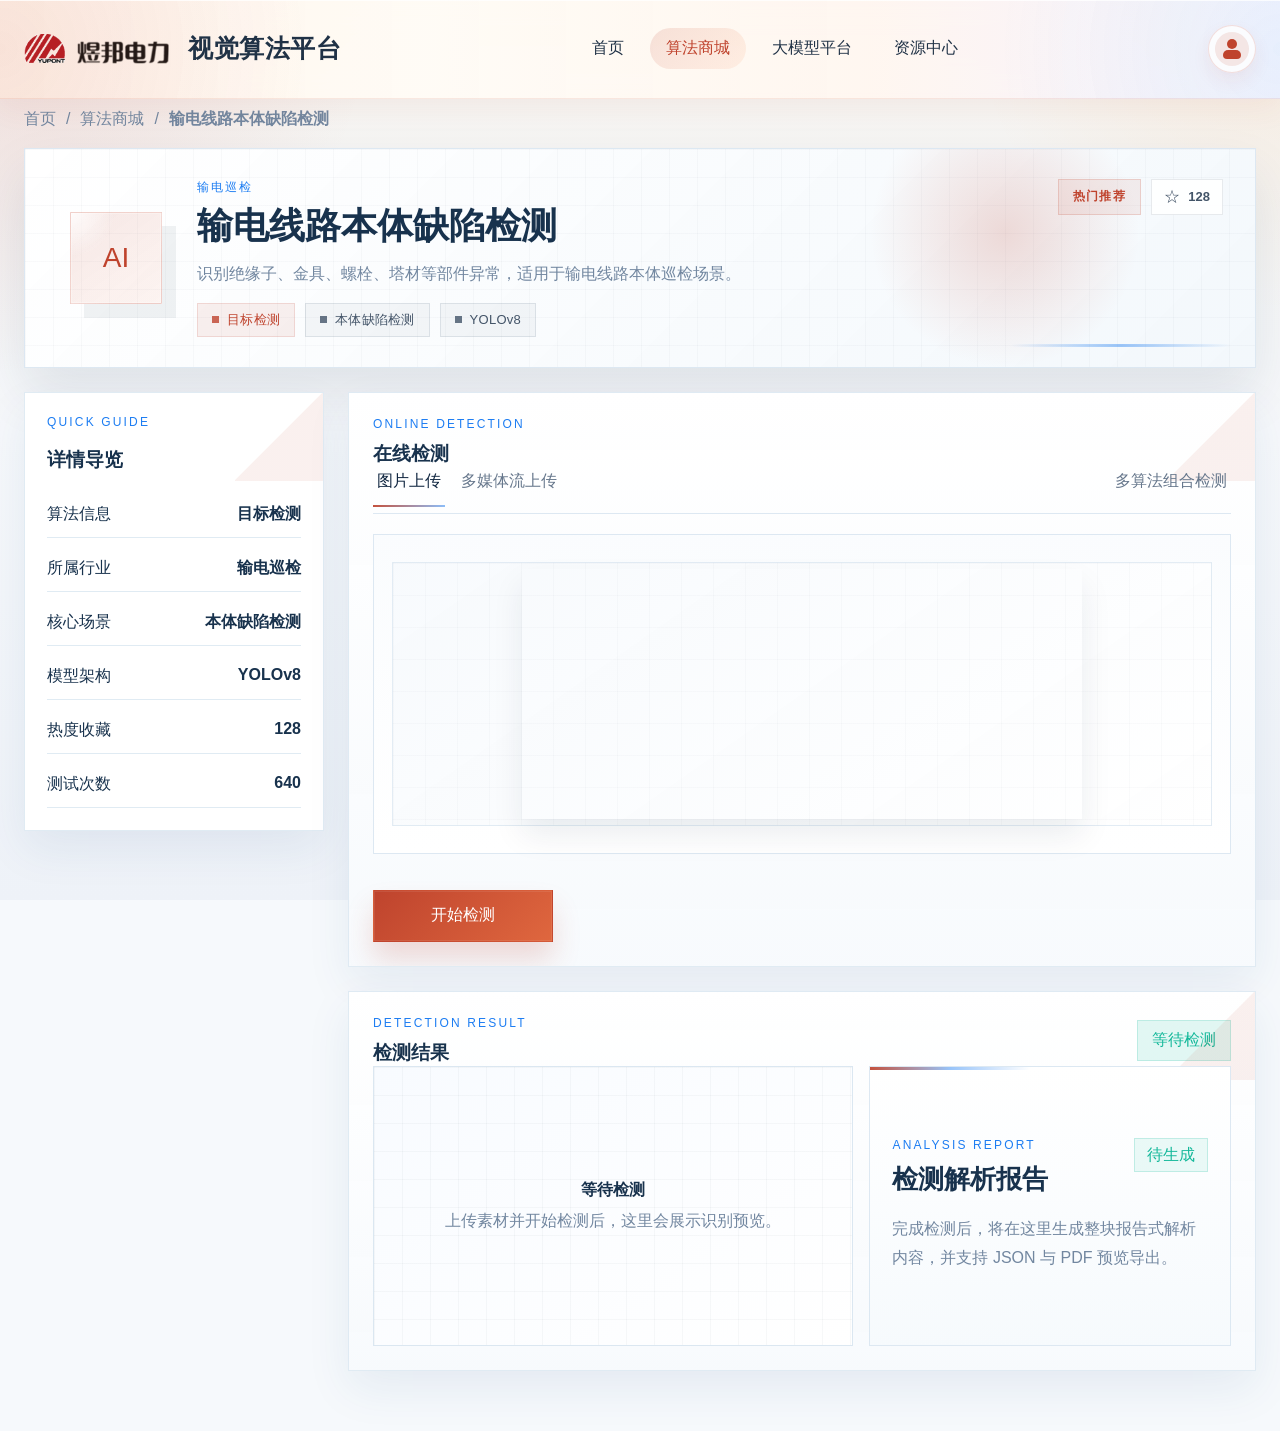
==== commit 5e5a6c85: "多算法组合检测功能补充" ====
--- a/Model/algorithm.html
+++ b/Model/algorithm.html
@@ -33,10 +33,15 @@
             </div>
           </div>
 
-          <div class="upload-tabs" id="uploadTabs">
-            <button class="tab-pill active" type="button" data-upload-tab="image">图片上传</button>
-            <button class="tab-pill" type="button" data-upload-tab="media">多媒体流上传</button>
+          <div class="detect-toolbar">
+            <div class="upload-tabs" id="uploadTabs">
+              <button class="tab-pill active" type="button" data-upload-tab="image">图片上传</button>
+              <button class="tab-pill" type="button" data-upload-tab="media">多媒体流上传</button>
+            </div>
+            <div class="combo-detect-trigger" id="comboDetectTrigger"></div>
           </div>
+
+          <div class="combo-detect-panel" id="comboDetectPanel"></div>
 
           <div class="upload-panel" id="uploadPanel"></div>
 
--- a/Model/styles.css
+++ b/Model/styles.css
@@ -4242,7 +4242,17 @@
     #fff;
 }
 
+.detect-toolbar {
+  display: flex;
+  gap: 20px;
+  align-items: flex-end;
+  justify-content: space-between;
+  padding-bottom: 6px;
+  border-bottom: 1px solid rgba(219, 231, 241, 0.92);
+}
+
 .upload-tabs {
+  flex: 1 1 auto;
   display: flex;
   flex-wrap: wrap;
   gap: 12px;
@@ -4264,57 +4274,179 @@
   padding: 12px 0;
 }
 
+.combo-detect-trigger {
+  flex: 0 0 auto;
+  display: flex;
+  justify-content: flex-end;
+}
+
+.combo-trigger-btn {
+  position: relative;
+  min-height: 40px;
+  padding: 0 4px 10px;
+  border: 0;
+  border-radius: 0;
+  background: transparent;
+  color: #66778c;
+  cursor: pointer;
+  transition: color 0.24s ease;
+}
+
+.combo-trigger-btn::before {
+  content: "";
+  position: absolute;
+  left: 0;
+  right: 0;
+  bottom: 0;
+  height: 2px;
+  background: linear-gradient(90deg, rgba(191, 67, 45, 0.92), rgba(29, 125, 242, 0.5));
+  transform: scaleX(0.28);
+  transform-origin: left center;
+  opacity: 0;
+  transition: transform 0.24s ease, opacity 0.24s ease;
+}
+
+.combo-trigger-btn:hover,
+.combo-trigger-btn.is-active {
+  color: #102640;
+}
+
+.combo-trigger-btn:hover::before,
+.combo-trigger-btn.is-active::before {
+  opacity: 1;
+  transform: scaleX(1);
+}
+
 .upload-panel {
   margin-top: 20px;
 }
 
+.combo-detect-panel {
+  margin-top: 18px;
+}
+
+.combo-detect-shell {
+  display: grid;
+  gap: 0;
+  border: 1px solid rgba(219, 231, 241, 0.92);
+  background: linear-gradient(180deg, rgba(255, 255, 255, 0.98), rgba(247, 250, 253, 0.96));
+}
+
+.combo-detect-toggle {
+  display: none;
+}
+
+.combo-detect-copy small,
+.combo-detect-select span,
+.combo-detect-preview span,
+.combo-detect-preview small {
+  color: var(--muted);
+}
+
+.combo-detect-expand {
+  display: grid;
+  grid-template-rows: 1fr;
+}
+
+.combo-detect-expand-inner {
+  min-height: 0;
+  overflow: hidden;
+}
+
+.combo-detect-shell.is-open .combo-detect-expand-inner {
+  padding: 16px 18px 18px;
+  border-top: 1px solid rgba(219, 231, 241, 0.92);
+}
+
+.combo-detect-grid {
+  display: grid;
+  grid-template-columns: minmax(0, 1fr) minmax(0, 1.12fr);
+  gap: 14px;
+  align-items: start;
+}
+
+.combo-detect-select {
+  display: grid;
+  gap: 10px;
+}
+
+.combo-detect-select select {
+  width: 100%;
+  min-height: 46px;
+  padding: 0 14px;
+  border: 1px solid rgba(219, 231, 241, 0.92);
+  border-radius: 0;
+  background: #fff;
+  color: var(--text);
+}
+
+.combo-detect-preview {
+  display: grid;
+  gap: 6px;
+  min-height: 100%;
+  padding: 14px 16px;
+  border: 1px solid rgba(219, 231, 241, 0.92);
+  background: rgba(248, 251, 254, 0.92);
+}
+
+.combo-detect-preview.is-empty {
+  background: linear-gradient(180deg, rgba(248, 251, 254, 0.82), rgba(255, 255, 255, 0.92));
+}
+
 .commercial-upload-zone {
-  gap: 14px;
-  padding: 16px;
+  gap: 0;
+  padding: 18px;
   margin-top: 0;
   border-style: solid;
-  border-color: rgba(29, 125, 242, 0.12);
-  background: linear-gradient(180deg, rgba(248, 251, 255, 0.98), rgba(255, 255, 255, 0.98));
+  border-color: rgba(219, 231, 241, 0.92);
+  background: linear-gradient(180deg, rgba(250, 252, 254, 0.98), rgba(255, 255, 255, 0.98));
 }
 
 .detection-upload-zone {
   min-height: 320px;
-  align-items: stretch;
+  align-items: center;
 }
 
 .compact-upload-preview {
-  display: grid;
-  gap: 12px;
+  display: flex;
+  align-items: center;
+  justify-content: center;
+  min-height: 100%;
+  width: 100%;
   padding-top: 0;
   border-top: 0;
 }
 
 .upload-preview-frame {
+  width: 100%;
+  min-height: 264px;
+  display: grid;
+  place-items: center;
+  border: 1px solid rgba(219, 231, 241, 0.78);
+  background:
+    linear-gradient(90deg, rgba(10, 34, 56, 0.02) 1px, transparent 1px),
+    linear-gradient(rgba(10, 34, 56, 0.02) 1px, transparent 1px),
+    linear-gradient(145deg, rgba(247, 250, 253, 0.96), rgba(255, 255, 255, 0.98));
+  background-size: 32px 32px, 32px 32px, auto;
+}
+
+.upload-thumb-large {
+  width: min(100%, 560px);
   min-height: 250px;
-  display: grid;
-  place-items: center;
-  border: 1px solid rgba(219, 231, 241, 0.92);
-  background:
-    linear-gradient(90deg, rgba(10, 34, 56, 0.03) 1px, transparent 1px),
-    linear-gradient(rgba(10, 34, 56, 0.03) 1px, transparent 1px),
-    linear-gradient(145deg, #f8fbff, #fff);
-  background-size: 28px 28px, 28px 28px, auto;
-}
-
-.upload-thumb-large {
-  width: 100%;
-  min-height: 250px;
-  height: 100%;
+  aspect-ratio: 16 / 9;
   background-size: cover;
   background-position: center;
+  box-shadow: 0 16px 30px rgba(16, 38, 64, 0.08);
 }
 
 .upload-video-preview {
-  width: 100%;
+  width: min(100%, 560px);
   min-height: 250px;
   max-height: 320px;
+  aspect-ratio: 16 / 9;
   object-fit: cover;
   background: #102640;
+  box-shadow: 0 16px 30px rgba(16, 38, 64, 0.08);
 }
 
 .upload-video-empty,
@@ -4326,28 +4458,12 @@
   display: inline-flex;
   align-items: center;
   justify-content: center;
-  width: min(100%, 340px);
-  min-height: 168px;
+  width: min(100%, 420px);
+  min-height: 220px;
   border: 1px solid rgba(29, 125, 242, 0.16);
   background: linear-gradient(145deg, rgba(29, 125, 242, 0.08), rgba(20, 184, 154, 0.08));
   color: var(--primary);
   font-weight: 700;
-}
-
-.upload-file-chip {
-  display: inline-flex;
-  align-items: center;
-  min-height: 36px;
-  width: fit-content;
-  max-width: 100%;
-  padding: 0 12px;
-  border: 1px solid rgba(24, 50, 77, 0.1);
-  background: #fff;
-  color: #425468;
-  font-size: 13px;
-  overflow: hidden;
-  text-overflow: ellipsis;
-  white-space: nowrap;
 }
 
 .upload-media-badge {
@@ -4505,28 +4621,25 @@
 .export-sheet-grid {
   display: grid;
   grid-template-columns: repeat(2, minmax(0, 1fr));
-  gap: 0;
-  border: 1px solid rgba(219, 231, 241, 0.92);
-  background: rgba(255, 255, 255, 0.9);
+  gap: 12px;
+  border: 0;
+  background: transparent;
 }
 
 .result-report-stats > div,
 .export-sheet-grid > div {
   display: grid;
   gap: 8px;
-  padding: 18px;
-  border-right: 1px solid rgba(219, 231, 241, 0.92);
-  border-bottom: 1px solid rgba(219, 231, 241, 0.92);
-}
-
-.result-report-stats > div:nth-child(2n),
-.export-sheet-grid > div:nth-child(2n) {
-  border-right: 0;
-}
-
-.result-report-stats > div:nth-last-child(-n + 2),
-.export-sheet-grid > div:nth-last-child(-n + 2) {
-  border-bottom: 0;
+  align-content: center;
+  min-height: 86px;
+  padding: 16px 18px;
+  border: 1px solid rgba(219, 231, 241, 0.92);
+  background:
+    linear-gradient(180deg, rgba(255, 255, 255, 0.98), rgba(248, 251, 254, 0.98));
+  box-shadow:
+    0 12px 22px rgba(16, 38, 64, 0.05),
+    inset 0 0 0 1px rgba(255, 255, 255, 0.3);
+  overflow: visible;
 }
 
 .result-report-stats span,
@@ -4535,11 +4648,46 @@
 .export-sheet-line span {
   color: var(--muted);
   font-size: 13px;
+  white-space: nowrap;
+  letter-spacing: 0.04em;
 }
 
 .result-report-stats strong,
 .export-sheet-grid strong {
-  font-size: 24px;
+  display: block;
+  font-size: 22px;
+  line-height: 1.15;
+  white-space: nowrap;
+  overflow: visible;
+  text-overflow: clip;
+  letter-spacing: 0.01em;
+  color: #102640;
+  text-shadow: 0 1px 0 rgba(255, 255, 255, 0.7);
+}
+
+.result-report-stats > div span,
+.export-sheet-grid > div span {
+  display: block;
+}
+
+.result-report-stats strong small,
+.export-sheet-grid strong small {
+  font-size: 14px;
+  color: var(--muted);
+}
+
+.result-report-stats > div[data-label="检测时间"] strong {
+  font-size: 14px;
+  letter-spacing: 0;
+}
+
+.result-report-stats > div:hover,
+.export-sheet-grid > div:hover {
+  transform: translateY(-2px);
+  border-color: rgba(191, 67, 45, 0.14);
+  box-shadow:
+    0 16px 28px rgba(16, 38, 64, 0.08),
+    inset 0 0 0 1px rgba(255, 255, 255, 0.34);
 }
 
 .result-report-section,
@@ -4667,10 +4815,46 @@
 }
 
 .page-algorithm .tab-pill {
-  min-height: 44px;
+  position: relative;
+  min-height: 40px;
   border-radius: 0;
-  min-width: 138px;
+  min-width: auto;
+  padding: 0 4px 10px;
+  border: 0;
+  background: transparent;
+  color: #66778c;
   justify-content: center;
+  overflow: hidden;
+}
+
+.page-algorithm .tab-pill::before {
+  content: "";
+  position: absolute;
+  left: 0;
+  right: 0;
+  bottom: 0;
+  height: 2px;
+  background: linear-gradient(90deg, rgba(191, 67, 45, 0.92), rgba(29, 125, 242, 0.5));
+  transform: scaleX(0.28);
+  transform-origin: left center;
+  opacity: 0;
+  transition: transform 0.24s ease, opacity 0.24s ease;
+}
+
+.page-algorithm .tab-pill:hover {
+  color: #22384f;
+  transform: none;
+}
+
+.page-algorithm .tab-pill.active {
+  color: #102640;
+  background: transparent;
+}
+
+.page-algorithm .tab-pill.active::before,
+.page-algorithm .tab-pill:hover::before {
+  opacity: 1;
+  transform: scaleX(1);
 }
 
 .page-algorithm .status-chip {
@@ -4766,7 +4950,12 @@
   }
 
   .result-report-stats,
-  .export-sheet-grid,
+  .export-sheet-grid {
+    grid-template-columns: 1fr;
+  }
+
+  .result-report-stats > div,
+  .export-sheet-grid > div,
   .report-line-item,
   .export-sheet-line {
     grid-template-columns: 1fr;
@@ -4780,4 +4969,17 @@
   .result-export-row {
     flex-wrap: wrap;
   }
-}
+
+  .detect-toolbar {
+    flex-direction: column;
+    align-items: stretch;
+  }
+
+  .combo-detect-panel {
+    width: 100%;
+  }
+
+  .combo-detect-grid {
+    grid-template-columns: 1fr;
+  }
+}
